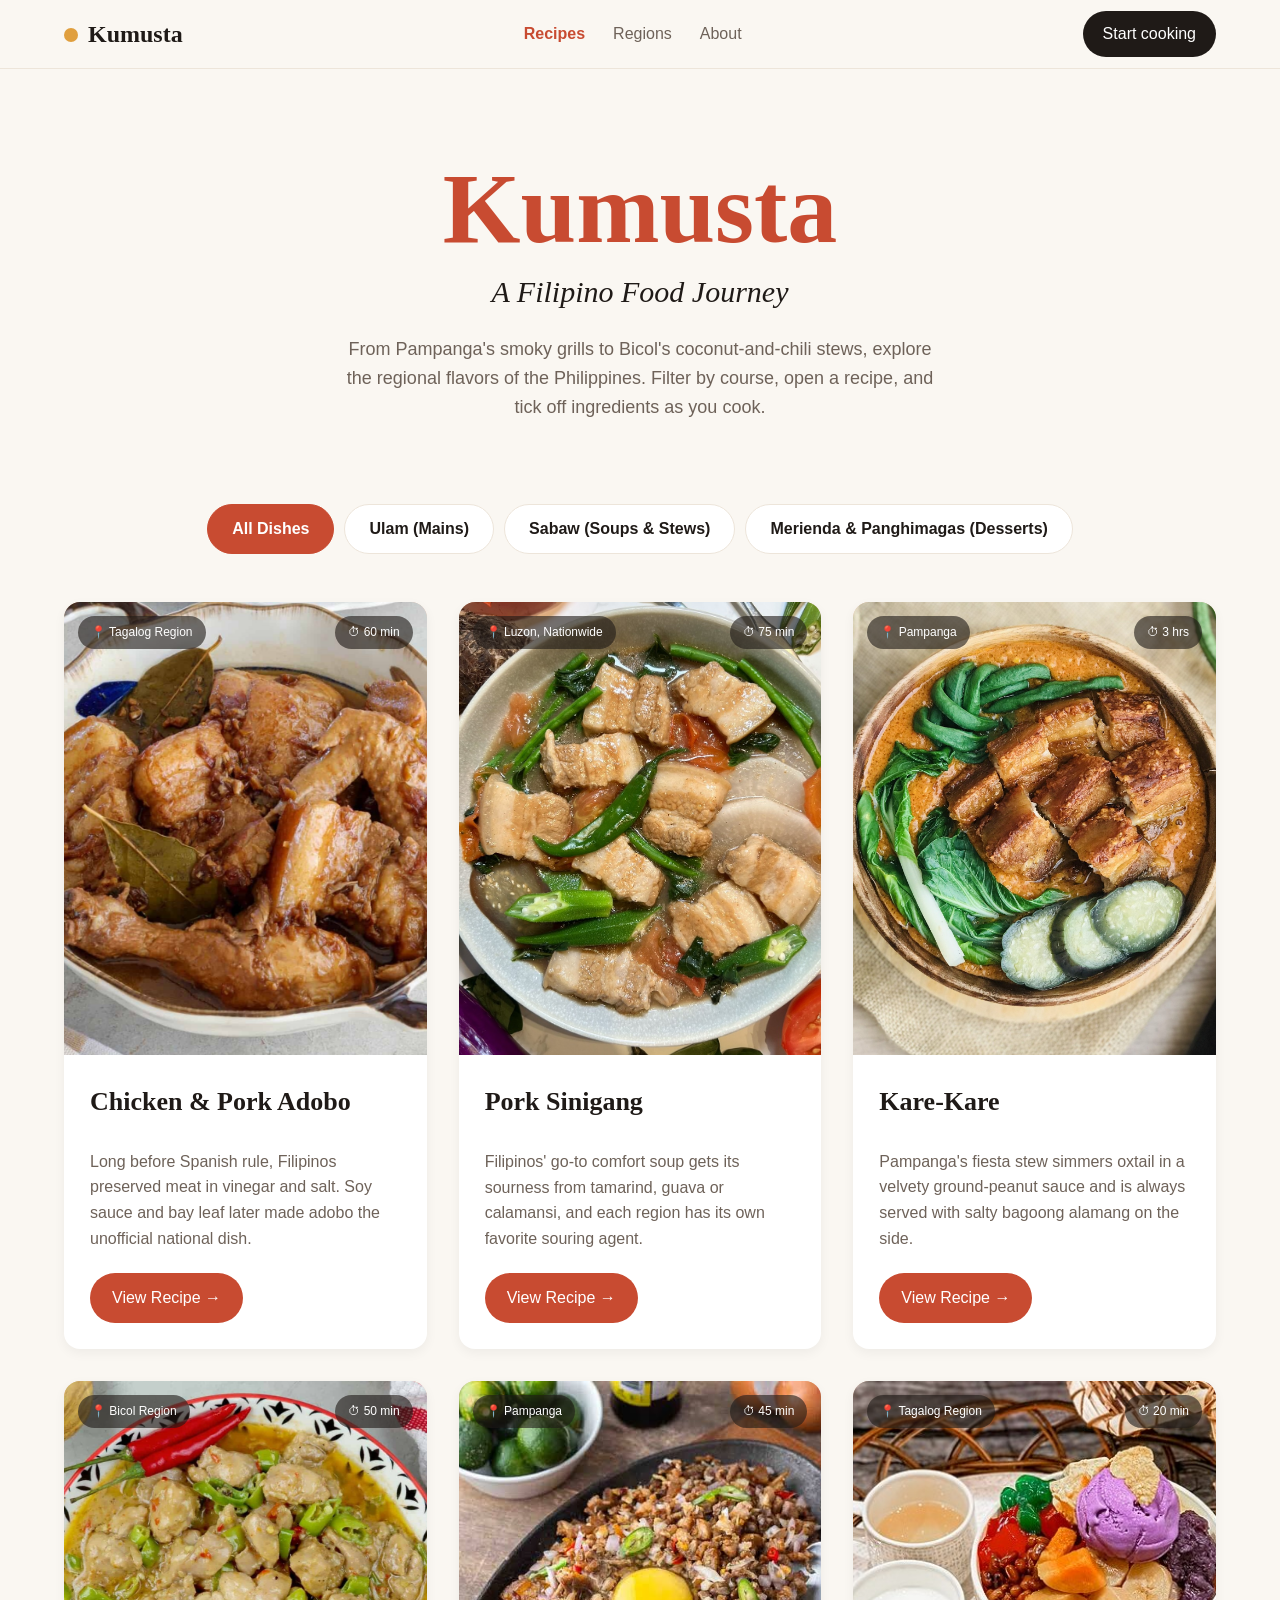
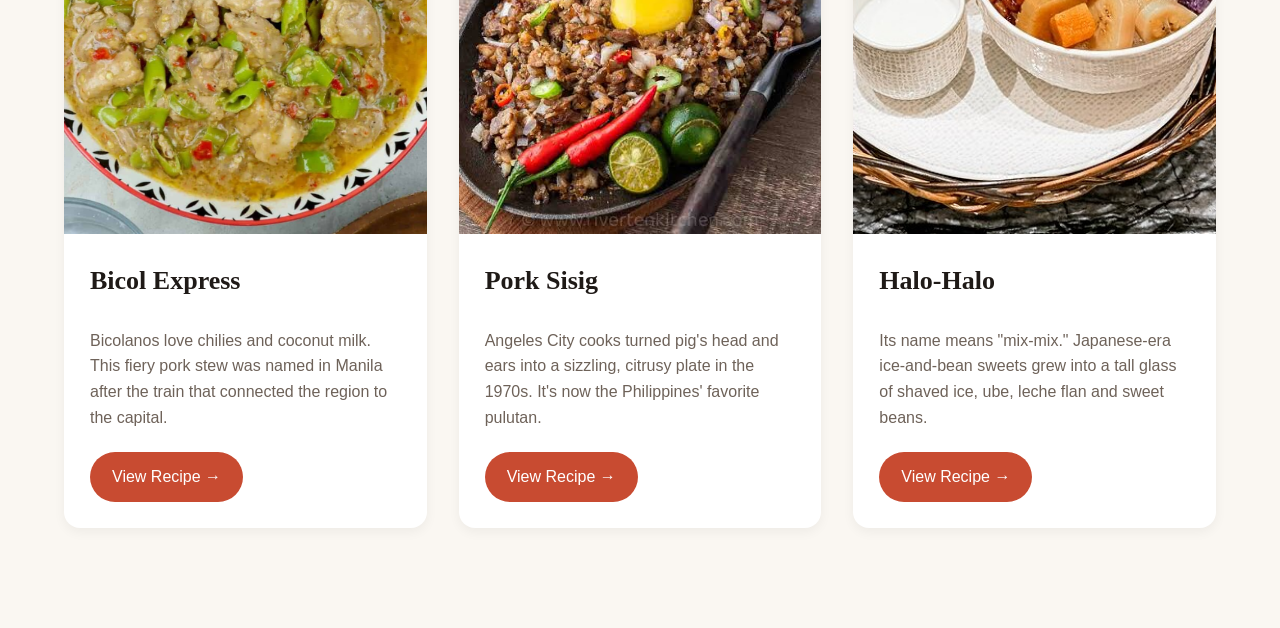
==== cooking-inamo/index.html @ 9ab0c8bd "Add files via upload" ====
<!DOCTYPE html>
<html lang="en">
<head>
<meta charset="utf-8">
<meta name="viewport" content="width=device-width, initial-scale=1">
<title>Kumusta: A Filipino Food Journey</title>
<link rel="preconnect" href="https://fonts.googleapis.com">
<link rel="preconnect" href="https://fonts.gstatic.com" crossorigin>
<link href="https://fonts.googleapis.com/css2?family=Fraunces:ital,opsz,wght@0,9..144,400;0,9..144,600;0,9..144,700;0,9..144,800;1,9..144,400&family=Plus+Jakarta+Sans:wght@400;500;600;700&display=swap" rel="stylesheet">
<link rel="stylesheet" href="styles.css">
</head>
<body id="top">

<header class="nav">
  <div class="wrap">
    <a class="brand" href="index.html"><i></i>Kumusta</a>
    <ul>
      <li><a href="index.html#library" aria-current="page">Recipes</a></li>
      <li><a href="regions.html">Regions</a></li>
      <li><a href="about.html">About</a></li>
    </ul>
    <a class="pill" href="index.html#library">Start cooking</a>
  </div>
</header>

<section class="hero">
  <div class="wrap">
    <h1>Kumusta<span>A Filipino Food Journey</span></h1>
    <p>From Pampanga's smoky grills to Bicol's coconut-and-chili stews, explore the regional flavors of the Philippines. Filter by course, open a recipe, and tick off ingredients as you cook.</p>
  </div>
</section>

<main id="library" class="wrap">
  <input class="visually-hidden" type="radio" name="course" id="f-all" checked>
  <input class="visually-hidden" type="radio" name="course" id="f-ulam">
  <input class="visually-hidden" type="radio" name="course" id="f-sabaw">
  <input class="visually-hidden" type="radio" name="course" id="f-merienda">

  <nav class="filters" aria-label="Filter recipes by category">
    <label for="f-all">All Dishes</label>
    <label for="f-ulam">Ulam (Mains)</label>
    <label for="f-sabaw">Sabaw (Soups &amp; Stews)</label>
    <label for="f-merienda">Merienda &amp; Panghimagas (Desserts)</label>
  </nav>

  <section class="grid">

<article class="card" data-cat="ulam">
    <a href="#adobo" class="card-link">
        <div class="thumb">
            <img src="assets/adobo.jpg" alt="Chicken and pork adobo over rice">
            <div class="badges">
                <span class="glass">📍 Tagalog Region</span>
                <span class="glass">⏱ 60 min</span>
            </div>
        </div>

        <div class="body">
            <h2>Chicken &amp; Pork Adobo</h2>
            <p>Long before Spanish rule, Filipinos preserved meat in vinegar and salt. Soy sauce and bay leaf later made adobo the unofficial national dish.</p>
            <span class="btn">View Recipe →</span>
        </div>
    </a>
</article>

<article class="card" data-cat="sabaw">
    <a href="#sinigang" class="card-link">
        <div class="thumb">
            <img src="assets/sinigang.jpg" alt="Steaming bowl of sour pork soup" loading="lazy">
            <div class="badges">
                <span class="glass">📍 Luzon, Nationwide</span>
                <span class="glass">⏱ 75 min</span>
            </div>
        </div>
        <div class="body">
            <h2>Pork Sinigang</h2>
            <p>Filipinos' go-to comfort soup gets its sourness from tamarind, guava or calamansi, and each region has its own favorite souring agent.</p>
            <span class="btn">View Recipe →</span>
        </div>
    </a>
</article>

<article class="card" data-cat="sabaw">
    <a href="#karekare" class="card-link">
        <div class="thumb">
            <img src="assets/kare-kare.jpg" alt="Rich peanut stew with vegetables" loading="lazy">
            <div class="badges">
                <span class="glass">📍 Pampanga</span>
                <span class="glass">⏱ 3 hrs</span>
            </div>
        </div>
        <div class="body">
            <h2>Kare-Kare</h2>
            <p>Pampanga's fiesta stew simmers oxtail in a velvety ground-peanut sauce and is always served with salty bagoong alamang on the side.</p>
            <span class="btn">View Recipe →</span>
        </div>
    </a>
</article>

<article class="card" data-cat="ulam">
    <a href="#bicol" class="card-link">
        <div class="thumb">
            <img src="assets/bicol-express.jpg" alt="Coconut milk pork stew with chilies" loading="lazy">
            <div class="badges">
                <span class="glass">📍 Bicol Region</span>
                <span class="glass">⏱ 50 min</span>
            </div>
        </div>
        <div class="body">
            <h2>Bicol Express</h2>
            <p>Bicolanos love chilies and coconut milk. This fiery pork stew was named in Manila after the train that connected the region to the capital.</p>
            <span class="btn">View Recipe →</span>
        </div>
    </a>
</article>

<article class="card" data-cat="ulam">
    <a href="#sisig" class="card-link">
        <div class="thumb">
            <img src="assets/pork-sisig.jpg" alt="Sizzling grilled pork sisig" loading="lazy">
            <div class="badges">
                <span class="glass">📍 Pampanga</span>
                <span class="glass">⏱ 45 min</span>
            </div>
        </div>
        <div class="body">
            <h2>Pork Sisig</h2>
            <p>Angeles City cooks turned pig's head and ears into a sizzling, citrusy plate in the 1970s. It's now the Philippines' favorite pulutan.</p>
            <span class="btn">View Recipe →</span>
        </div>
    </a>
</article>

<article class="card" data-cat="merienda">
    <a href="#halohalo" class="card-link">
        <div class="thumb">
            <img src="assets/Halo-Halo.jpg" alt="Colorful layered shaved-ice dessert" loading="lazy">
            <div class="badges">
                <span class="glass">📍 Tagalog Region</span>
                <span class="glass">⏱ 20 min</span>
            </div>
        </div>
        <div class="body">
            <h2>Halo-Halo</h2>
            <p>Its name means "mix-mix." Japanese-era ice-and-bean sweets grew into a tall glass of shaved ice, ube, leche flan and sweet beans.</p>
            <span class="btn">View Recipe →</span>
        </div>
    </a>
</article>
  </section>
</main>

<div class="modal" id="adobo" role="dialog" aria-label="Chicken and Pork Adobo recipe">
  <a class="backdrop" href="#library" aria-label="Close recipe"></a>
  <div class="sheet">
    <a class="close" href="#library" aria-label="Close recipe">✕</a>
    <div class="banner">
      <img src="assets/adobo.jpg" alt="Chicken and pork adobo">
      <span class="region">📍 Tagalog Region</span>
      <h2>Chicken &amp; Pork Adobo</h2>
    </div>
    <div class="intro">
      <p>Spanish colonizers gave this dish its name, but the technique is older: Indigenous Filipinos stewed meat in vinegar and salt to keep it fresh in the tropical heat. Every family guards its own version, from the soy-heavy to the dry and garlicky.</p>
      <div class="tags"><span>Savory</span><span>Tangy</span><span>Garlicky</span></div>
    </div>
    <div class="meta"><div><b>15 min</b><span>Prep time</span></div><div><b>45 min</b><span>Cook time</span></div><div><b>Easy</b><span>Difficulty</span></div><div><b>6 people</b><span>Servings</span></div></div>
    <div class="cols">
      <div>
        <h3>Ingredients <small>tick as you go</small></h3>
        <ul class="ing">
          <li><label><input type="checkbox"><span class="box"></span><span class="txt">500 g chicken thighs</span></label></li>
          <li><label><input type="checkbox"><span class="box"></span><span class="txt">500 g pork belly, cubed</span></label></li>
          <li><label><input type="checkbox"><span class="box"></span><span class="txt">½ cup soy sauce</span></label></li>
          <li><label><input type="checkbox"><span class="box"></span><span class="txt">½ cup cane or coconut vinegar</span></label></li>
          <li><label><input type="checkbox"><span class="box"></span><span class="txt">1 head garlic, crushed</span></label></li>
          <li><label><input type="checkbox"><span class="box"></span><span class="txt">3 bay leaves and 1 tsp whole peppercorns</span></label></li>
          <li><label><input type="checkbox"><span class="box"></span><span class="txt">1 cup water, 1 tbsp brown sugar (optional)</span></label></li>
        </ul>
      </div>
      <div>
        <h3>Method</h3>
        <ol class="steps">
          <li><strong>Marinate</strong><span>Combine meat, soy sauce and garlic. Rest for at least 30 minutes.</span></li>
          <li><strong>Sear</strong><span>Brown the pork first, then the chicken, in a heavy pot. Return all meat to the pot with the marinade.</span></li>
          <li><strong>Simmer</strong><span>Add vinegar (do not stir for 2 minutes), then water, bay leaves and peppercorns. Cover and simmer 35–40 minutes.</span></li>
          <li><strong>Reduce</strong><span>Uncover and cook until the sauce is glossy and thick. Serve over steamed rice.</span></li>
        </ol>
      </div>
    </div>
  </div>
</div>

<div class="modal" id="sinigang" role="dialog" aria-label="Pork Sinigang na Baboy recipe">
  <a class="backdrop" href="#library" aria-label="Close recipe"></a>
  <div class="sheet">
    <a class="close" href="#library" aria-label="Close recipe">✕</a>
    <div class="banner">
      <img src="assets/sinigang.jpg" alt="Pork sinigang na baboy soup">
      <span class="region">📍 Luzon Region</span>
      <h2>Pork Sinigang</h2>
    </div>
    <div class="intro">
      <p>A quintessential Filipino comfort food defined by its distinct sour broth, typically powered by fresh tamarind. Loaded with tender pork belly and crisp local vegetables, it is the ultimate remedy for rainy days.</p>
      <div class="tags"><span>Sour</span><span>Comfort Food</span><span>Soup</span></div>
    </div>
    <div class="meta">
      <div><b>15 min</b><span>Prep time</span></div>
      <div><b>60 min</b><span>Cook time</span></div>
      <div><b>Easy</b><span>Difficulty</span></div>
      <div><b>4 people</b><span>Servings</span></div>
    </div>
    <div class="cols">
      <div>
        <h3>Ingredients <small>tick as you go</small></h3>
        <ul class="ing">
          <li><label><input type="checkbox"><span class="box"></span><span class="txt">800g pork belly or ribs, cut into chunks</span></label></li>
          <li><label><input type="checkbox"><span class="box"></span><span class="txt">1 packet sinigang mix (or 500g fresh tamarind boiled &amp; mashed)</span></label></li>
          <li><label><input type="checkbox"><span class="box"></span><span class="txt">2 medium tomatoes, quartered</span></label></li>
          <li><label><input type="checkbox"><span class="box"></span><span class="txt">1 medium onion, chopped</span></label></li>
          <li><label><input type="checkbox"><span class="box"></span><span class="txt">1 daikon radish (labanos), sliced</span></label></li>
          <li><label><input type="checkbox"><span class="box"></span><span class="txt">1 bundle string beans (sitaw) &amp; eggplant</span></label></li>
          <li><label><input type="checkbox"><span class="box"></span><span class="txt">1 bundle water spinach (kangkong)</span></label></li>
        </ul>
      </div>
      <div>
        <h3>Method</h3>
        <ol class="steps">
          <li><strong>Boil Pork</strong><span>In a pot with water, tomatoes, and onions, bring pork to a boil and simmer until tender (about 40 minutes).</span></li>
          <li><strong>Sour Base</strong><span>Add the tamarind mix or fresh tamarind extract into the broth and stir well.</span></li>
          <li><strong>Add Veggies</strong><span>Drop in radishes, string beans, and eggplant. Cook for 5 minutes until tender-crisp.</span></li>
          <li><strong>Finish</strong><span>Stir in kangkong leaves and green finger chilies. Season with patis (fish sauce) to taste, then serve hot with rice.</span></li>
        </ol>
      </div>
    </div>
  </div>
</div>

<div class="modal" id="karekare" role="dialog" aria-label="Kare-Kare recipe">
  <a class="backdrop" href="#library" aria-label="Close recipe"></a>
  <div class="sheet">
    <a class="close" href="#library" aria-label="Close recipe">✕</a>
    <div class="banner">
      <img src="assets/kare-kare.jpg" alt="Kare-Kare">
      <span class="region">📍 Pampanga</span>
      <h2>Kare-Kare</h2>
    </div>
    <div class="intro">
      <p>Pampanga is the Philippines' culinary capital, and kare-kare is its showpiece for fiestas. The sauce is thickened with toasted rice and ground peanuts, tinted with annatto, and balanced by a spoonful of salty-funky bagoong.</p>
      <div class="tags"><span>Creamy</span><span>Nutty</span><span>Savory</span></div>
    </div>
    <div class="meta"><div><b>30 min</b><span>Prep time</span></div><div><b>2.5 hrs</b><span>Cook time</span></div><div><b>Medium</b><span>Difficulty</span></div><div><b>6 people</b><span>Servings</span></div></div>
    <div class="cols">
      <div>
        <h3>Ingredients <small>tick as you go</small></h3>
        <ul class="ing">
          <li><label><input type="checkbox"><span class="box"></span><span class="txt">1 kg oxtail, cut in pieces</span></label></li>
          <li><label><input type="checkbox"><span class="box"></span><span class="txt">¾ cup ground roasted peanuts or peanut butter</span></label></li>
          <li><label><input type="checkbox"><span class="box"></span><span class="txt">¼ cup toasted ground rice</span></label></li>
          <li><label><input type="checkbox"><span class="box"></span><span class="txt">2 tbsp annatto (atsuete) water</span></label></li>
          <li><label><input type="checkbox"><span class="box"></span><span class="txt">1 eggplant, 1 bunch bok choy, 150 g sitaw (long beans)</span></label></li>
          <li><label><input type="checkbox"><span class="box"></span><span class="txt">1 onion and 4 garlic cloves</span></label></li>
          <li><label><input type="checkbox"><span class="box"></span><span class="txt">Bagoong alamang (shrimp paste), to serve</span></label></li>
        </ul>
      </div>
      <div>
        <h3>Method</h3>
        <ol class="steps">
          <li><strong>Tenderize the oxtail</strong><span>Boil in 2 liters of water for 2 hours (or pressure cook 45 minutes) until fork-tender.</span></li>
          <li><strong>Build the sauce</strong><span>Sauté garlic and onion. Add annatto water, peanuts and toasted rice, then ladle in 3 cups of oxtail broth.</span></li>
          <li><strong>Combine</strong><span>Return oxtail to the pot and simmer 20 minutes until thick and glossy. Season with salt.</span></li>
          <li><strong>Add vegetables</strong><span>Blanch or briefly simmer the vegetables. Serve with rice and bagoong on the side.</span></li>
        </ol>
      </div>
    </div>
  </div>
</div>

<div class="modal" id="bicol" role="dialog" aria-label="Bicol Express recipe">
  <a class="backdrop" href="#library" aria-label="Close recipe"></a>
  <div class="sheet">
    <a class="close" href="#library" aria-label="Close recipe">✕</a>
    <div class="banner">
      <img src="assets/bicol-express.jpg" alt="Bicol Express">
      <span class="region">📍 Bicol Region</span>
      <h2>Bicol Express</h2>
    </div>
    <div class="intro">
      <p>Bicol's cuisine is built on gata (coconut milk) and fiery siling labuyo. The dish as we know it was popularized in Manila in the 1970s and named after the Bicol Express train. Real Bicolanos like it hot enough to make you sweat.</p>
      <div class="tags"><span>Spicy</span><span>Creamy</span><span>Rich</span></div>
    </div>
    <div class="meta"><div><b>15 min</b><span>Prep time</span></div><div><b>35 min</b><span>Cook time</span></div><div><b>Easy</b><span>Difficulty</span></div><div><b>4 people</b><span>Servings</span></div></div>
    <div class="cols">
      <div>
        <h3>Ingredients <small>tick as you go</small></h3>
        <ul class="ing">
          <li><label><input type="checkbox"><span class="box"></span><span class="txt">600 g pork belly, thinly sliced</span></label></li>
          <li><label><input type="checkbox"><span class="box"></span><span class="txt">2 cups coconut milk (gata)</span></label></li>
          <li><label><input type="checkbox"><span class="box"></span><span class="txt">1 tbsp bagoong alamang</span></label></li>
          <li><label><input type="checkbox"><span class="box"></span><span class="txt">1 onion, 4 garlic cloves, 1-inch ginger</span></label></li>
          <li><label><input type="checkbox"><span class="box"></span><span class="txt">6–10 siling labuyo (bird's-eye chilies), sliced</span></label></li>
          <li><label><input type="checkbox"><span class="box"></span><span class="txt">3 long green chilies (siling haba)</span></label></li>
          <li><label><input type="checkbox"><span class="box"></span><span class="txt">Salt, pepper and a splash of vinegar</span></label></li>
        </ul>
      </div>
      <div>
        <h3>Method</h3>
        <ol class="steps">
          <li><strong>Render the pork</strong><span>Cook pork belly in a dry pan until the fat renders and edges brown.</span></li>
          <li><strong>Sauté aromatics</strong><span>Add garlic, onion, ginger and bagoong. Stir 2 minutes until fragrant.</span></li>
          <li><strong>Simmer in gata</strong><span>Pour in coconut milk and bird's-eye chilies. Simmer gently 20–25 minutes until the oil separates.</span></li>
          <li><strong>Finish</strong><span>Add long chilies and cook 5 more minutes. Serve with plenty of steamed rice.</span></li>
        </ol>
      </div>
    </div>
  </div>
</div>

<div class="modal" id="sisig" role="dialog" aria-label="Pork Sisig recipe">
  <a class="backdrop" href="#library" aria-label="Close recipe"></a>
  <div class="sheet">
    <a class="close" href="#library" aria-label="Close recipe">✕</a>
    <div class="banner">
      <img src="assets/pork-sisig.jpg" alt="Pork sisig">
      <span class="region">📍 Pampanga</span>
      <h2>Pork Sisig</h2>
    </div>
    <div class="intro">
      <p>"Sisig" first meant a sour salad of unripe fruit. In the 1970s, Lucing Cunanan of Angeles City chopped and grilled leftover pig's head and ears into a sizzling plate. Today it arrives on a hot platter, topped with a raw egg, to go with cold beer.</p>
      <div class="tags"><span>Savory</span><span>Tangy</span><span>Crispy</span><span>Spicy</span></div>
    </div>
    <div class="meta"><div><b>20 min</b><span>Prep time</span></div><div><b>25 min</b><span>Cook time</span></div><div><b>Medium</b><span>Difficulty</span></div><div><b>4 people</b><span>Servings</span></div></div>
    <div class="cols">
      <div>
        <h3>Ingredients <small>tick as you go</small></h3>
        <ul class="ing">
          <li><label><input type="checkbox"><span class="box"></span><span class="txt">600 g pork belly or pork shoulder</span></label></li>
          <li><label><input type="checkbox"><span class="box"></span><span class="txt">1 red onion, finely chopped</span></label></li>
          <li><label><input type="checkbox"><span class="box"></span><span class="txt">3 tbsp calamansi juice (or lemon)</span></label></li>
          <li><label><input type="checkbox"><span class="box"></span><span class="txt">2 tbsp soy sauce and 1 tbsp mayonnaise</span></label></li>
          <li><label><input type="checkbox"><span class="box"></span><span class="txt">3 siling labuyo, minced</span></label></li>
          <li><label><input type="checkbox"><span class="box"></span><span class="txt">2 tbsp chicken liver spread (optional)</span></label></li>
          <li><label><input type="checkbox"><span class="box"></span><span class="txt">4 eggs, to top the sizzling plates</span></label></li>
        </ul>
      </div>
      <div>
        <h3>Method</h3>
        <ol class="steps">
          <li><strong>Boil the pork</strong><span>Simmer pork with salt and peppercorns for 40 minutes until tender, then drain.</span></li>
          <li><strong>Grill or fry</strong><span>Sear or grill the pork until deeply charred and crisp at the edges.</span></li>
          <li><strong>Chop and mix</strong><span>Chop finely and toss with onion, chilies, soy sauce, calamansi, mayonnaise and liver spread.</span></li>
          <li><strong>Sizzle</strong><span>Heat a cast-iron plate until smoking. Tip sisig on top and crack an egg over it. Serve at once.</span></li>
        </ol>
      </div>
    </div>
  </div>
</div>

<div class="modal" id="halohalo" role="dialog" aria-label="Halo-Halo recipe">
  <a class="backdrop" href="#library" aria-label="Close recipe"></a>
  <div class="sheet">
    <a class="close" href="#library" aria-label="Close recipe">✕</a>
    <div class="banner">
      <img src="assets/Halo-Halo.jpg" alt="Halo-halo">
      <span class="region">📍 Tagalog Region</span>
      <h2>Halo-Halo</h2>
    </div>
    <div class="intro">
      <p>Japanese immigrants sold iced sweet beans in pre-war Manila. Filipinos added ube, leche flan, jackfruit and evaporated milk, and halo-halo ("mix-mix") was born. Stir everything together before your first bite.</p>
      <div class="tags"><span>Sweet</span><span>Creamy</span><span>Icy</span></div>
    </div>
    <div class="meta"><div><b>20 min</b><span>Prep time</span></div><div><b>0 min</b><span>Cook time</span></div><div><b>Easy</b><span>Difficulty</span></div><div><b>2 glasses</b><span>Servings</span></div></div>
    <div class="cols">
      <div>
        <h3>Ingredients <small>tick as you go</small></h3>
        <ul class="ing">
          <li><label><input type="checkbox"><span class="box"></span><span class="txt">3 cups finely shaved ice</span></label></li>
          <li><label><input type="checkbox"><span class="box"></span><span class="txt">½ cup evaporated milk</span></label></li>
          <li><label><input type="checkbox"><span class="box"></span><span class="txt">¼ cup sweetened red beans and saging na saba (sweet banana)</span></label></li>
          <li><label><input type="checkbox"><span class="box"></span><span class="txt">2 tbsp nata de coco and kaong (sugar palm fruit)</span></label></li>
          <li><label><input type="checkbox"><span class="box"></span><span class="txt">2 tbsp macapuno (sweet coconut strings)</span></label></li>
          <li><label><input type="checkbox"><span class="box"></span><span class="txt">4 slices leche flan</span></label></li>
          <li><label><input type="checkbox"><span class="box"></span><span class="txt">2 scoops ube ice cream and pinipig (toasted rice flakes)</span></label></li>
        </ul>
      </div>
      <div>
        <h3>Method</h3>
        <ol class="steps">
          <li><strong>Layer the sweets</strong><span>Divide beans, banana, nata, kaong and macapuno between two tall glasses.</span></li>
          <li><strong>Add the ice</strong><span>Pile shaved ice high, almost to the rim.</span></li>
          <li><strong>Pour the milk</strong><span>Drizzle evaporated milk slowly so it seeps through the ice.</span></li>
          <li><strong>Crown and serve</strong><span>Top with leche flan, ube ice cream and pinipig. Mix well, then eat right away.</span></li>
        </ol>
      </div>
    </div>
  </div>
</div>

<div class="modal" id="inasal" role="dialog" aria-label="Chicken Inasal recipe">
  <a class="backdrop" href="#library" aria-label="Close recipe"></a>
  <div class="sheet">
    <a class="close" href="#library" aria-label="Close recipe">✕</a>
    <div class="banner">
      <img src="assets/inasal.jpg" alt="Chicken Inasal">
      <span class="region">📍 Negros, Visayas</span>
      <h2>Chicken Inasal</h2>
    </div>
    <div class="intro">
      <p>Bacolod's famous grilled chicken. Lemongrass, calamansi and ginger flavor the meat, and a basting oil tinted with annatto gives it its golden color. It's eaten with rice and a vinegar dipping sauce.</p>
      <div class="tags"><span>Smoky</span><span>Tangy</span><span>Savory</span></div>
    </div>
    <div class="meta"><div><b>2 hrs</b><span>Prep time</span></div><div><b>30 min</b><span>Cook time</span></div><div><b>Easy</b><span>Difficulty</span></div><div><b>4 people</b><span>Servings</span></div></div>
    <div class="cols">
      <div>
        <h3>Ingredients <small>tick as you go</small></h3>
        <ul class="ing">
          <li><label><input type="checkbox"><span class="box"></span><span class="txt">1 kg chicken legs or thighs</span></label></li>
          <li><label><input type="checkbox"><span class="box"></span><span class="txt">3 stalks lemongrass, bruised</span></label></li>
          <li><label><input type="checkbox"><span class="box"></span><span class="txt">½ cup calamansi juice and ¼ cup vinegar</span></label></li>
          <li><label><input type="checkbox"><span class="box"></span><span class="txt">1 head garlic and 2-inch ginger, crushed</span></label></li>
          <li><label><input type="checkbox"><span class="box"></span><span class="txt">1 tbsp salt and 1 tsp black pepper</span></label></li>
          <li><label><input type="checkbox"><span class="box"></span><span class="txt">3 tbsp oil mixed with 1 tbsp annatto (atsuete)</span></label></li>
          <li><label><input type="checkbox"><span class="box"></span><span class="txt">Steamed rice and spiced vinegar to serve</span></label></li>
        </ul>
      </div>
      <div>
        <h3>Method</h3>
        <ol class="steps">
          <li><strong>Marinate</strong><span>Combine chicken with lemongrass, calamansi, vinegar, garlic, ginger, salt and pepper. Refrigerate at least 2 hours.</span></li>
          <li><strong>Make the basting oil</strong><span>Warm the oil with annatto until it turns orange, then strain.</span></li>
          <li><strong>Grill</strong><span>Cook over medium coals for 25–30 minutes, turning often and brushing with basting oil.</span></li>
          <li><strong>Serve</strong><span>Rest 5 minutes. Serve with rice and spiced vinegar for dipping.</span></li>
        </ol>
      </div>
    </div>
  </div>
</div>

<div class="modal" id="batchoy" role="dialog" aria-label="La Paz Batchoy recipe">
  <a class="backdrop" href="#library" aria-label="Close recipe"></a>
  <div class="sheet">
    <a class="close" href="#library" aria-label="Close recipe">✕</a>
    <div class="banner">
      <img src="assets/batchoy.jpg" alt="La Paz Batchoy">
      <span class="region">📍 Iloilo, Visayas</span>
      <h2>La Paz Batchoy</h2>
    </div>
    <div class="intro">
      <p>Named after the La Paz district of Iloilo City, this noodle soup combines a pork-bone broth with shrimp paste, miki noodles and crunchy toppings. It is the city's signature comfort food.</p>
      <div class="tags"><span>Savory</span><span>Rich</span><span>Crunchy</span></div>
    </div>
    <div class="meta"><div><b>15 min</b><span>Prep time</span></div><div><b>45 min</b><span>Cook time</span></div><div><b>Medium</b><span>Difficulty</span></div><div><b>4 people</b><span>Servings</span></div></div>
    <div class="cols">
      <div>
        <h3>Ingredients <small>tick as you go</small></h3>
        <ul class="ing">
          <li><label><input type="checkbox"><span class="box"></span><span class="txt">500 g pork bones</span></label></li>
          <li><label><input type="checkbox"><span class="box"></span><span class="txt">300 g pork loin and 150 g pork liver, sliced thin</span></label></li>
          <li><label><input type="checkbox"><span class="box"></span><span class="txt">2 tbsp shrimp paste (bagoong or guinamos)</span></label></li>
          <li><label><input type="checkbox"><span class="box"></span><span class="txt">1 onion, 4 garlic cloves and 1 tsp black pepper</span></label></li>
          <li><label><input type="checkbox"><span class="box"></span><span class="txt">300 g fresh miki (egg noodles)</span></label></li>
          <li><label><input type="checkbox"><span class="box"></span><span class="txt">½ cup crushed chicharron</span></label></li>
          <li><label><input type="checkbox"><span class="box"></span><span class="txt">Fried garlic, spring onion and 1 raw egg per bowl (optional)</span></label></li>
        </ul>
      </div>
      <div>
        <h3>Method</h3>
        <ol class="steps">
          <li><strong>Make the broth</strong><span>Simmer pork bones and onion in 2 liters of water for 30 minutes. Skim off scum.</span></li>
          <li><strong>Season</strong><span>Stir in shrimp paste, garlic and pepper. Add pork loin and simmer 10 minutes, then add liver for the last 3.</span></li>
          <li><strong>Cook the noodles</strong><span>Boil miki 2 minutes in a separate pot, then drain.</span></li>
          <li><strong>Assemble</strong><span>Place noodles in bowls, ladle in broth and meat, then top with chicharron, fried garlic and spring onion.</span></li>
        </ol>
      </div>
    </div>
  </div>
</div>

<div class="modal" id="binignit" role="dialog" aria-label="Binignit recipe">
  <a class="backdrop" href="#library" aria-label="Close recipe"></a>
  <div class="sheet">
    <a class="close" href="#library" aria-label="Close recipe">✕</a>
    <div class="banner">
      <img src="assets/binignit.jpg" alt="Binignit">
      <span class="region">📍 Visayas</span>
      <h2>Binignit</h2>
    </div>
    <div class="intro">
      <p>A sweet stew of root crops, banana and sago pearls in coconut milk. In many Visayan homes it's served warm during Holy Week, when meat is avoided.</p>
      <div class="tags"><span>Sweet</span><span>Creamy</span><span>Comforting</span></div>
    </div>
    <div class="meta"><div><b>20 min</b><span>Prep time</span></div><div><b>40 min</b><span>Cook time</span></div><div><b>Easy</b><span>Difficulty</span></div><div><b>6 people</b><span>Servings</span></div></div>
    <div class="cols">
      <div>
        <h3>Ingredients <small>tick as you go</small></h3>
        <ul class="ing">
          <li><label><input type="checkbox"><span class="box"></span><span class="txt">2 cups coconut milk and 3 cups water</span></label></li>
          <li><label><input type="checkbox"><span class="box"></span><span class="txt">1 cup taro (gabi), cubed</span></label></li>
          <li><label><input type="checkbox"><span class="box"></span><span class="txt">1 cup sweet potato (kamote), cubed</span></label></li>
          <li><label><input type="checkbox"><span class="box"></span><span class="txt">3 saging na saba (cooking bananas), sliced</span></label></li>
          <li><label><input type="checkbox"><span class="box"></span><span class="txt">½ cup sago pearls</span></label></li>
          <li><label><input type="checkbox"><span class="box"></span><span class="txt">½ cup jackfruit (langka), sliced</span></label></li>
          <li><label><input type="checkbox"><span class="box"></span><span class="txt">½ cup glutinous rice balls and ¾ cup sugar</span></label></li>
        </ul>
      </div>
      <div>
        <h3>Method</h3>
        <ol class="steps">
          <li><strong>Start the base</strong><span>Bring water and half the coconut milk to a gentle simmer. Add taro and cook 10 minutes.</span></li>
          <li><strong>Add root crops</strong><span>Add sweet potato and banana. Cook until all are just tender, about 10 minutes.</span></li>
          <li><strong>Add the soft parts</strong><span>Stir in sago, jackfruit and rice balls. Cook until the sago turns clear and the balls float.</span></li>
          <li><strong>Sweeten</strong><span>Add sugar and the remaining coconut milk. Simmer 5 minutes and serve warm.</span></li>
        </ol>
      </div>
    </div>
  </div>
</div>

<div class="modal" id="panga" role="dialog" aria-label="Grilled Tuna Panga recipe">
  <a class="backdrop" href="#library" aria-label="Close recipe"></a>
  <div class="sheet">
    <a class="close" href="#library" aria-label="Close recipe">✕</a>
    <div class="banner">
      <img src="assets/panga.jpg" alt="Grilled Tuna Panga">
      <span class="region">📍 Davao, Mindanao</span>
      <h2>Grilled Tuna Panga</h2>
    </div>
    <div class="intro">
      <p>Mindanao's tuna ports, especially Davao and General Santos, are famous for panga, the jaw and collar. It is fatty, tender and made for the grill. A bright soy-and-calamansi dip cuts the richness.</p>
      <div class="tags"><span>Smoky</span><span>Savory</span><span>Tangy</span></div>
    </div>
    <div class="meta"><div><b>15 min</b><span>Prep time</span></div><div><b>25 min</b><span>Cook time</span></div><div><b>Easy</b><span>Difficulty</span></div><div><b>3 people</b><span>Servings</span></div></div>
    <div class="cols">
      <div>
        <h3>Ingredients <small>tick as you go</small></h3>
        <ul class="ing">
          <li><label><input type="checkbox"><span class="box"></span><span class="txt">1 kg tuna panga (jaw or collar)</span></label></li>
          <li><label><input type="checkbox"><span class="box"></span><span class="txt">3 tbsp calamansi juice</span></label></li>
          <li><label><input type="checkbox"><span class="box"></span><span class="txt">3 tbsp soy sauce</span></label></li>
          <li><label><input type="checkbox"><span class="box"></span><span class="txt">4 garlic cloves, minced</span></label></li>
          <li><label><input type="checkbox"><span class="box"></span><span class="txt">1-inch ginger, grated</span></label></li>
          <li><label><input type="checkbox"><span class="box"></span><span class="txt">Salt, pepper and oil for brushing</span></label></li>
          <li><label><input type="checkbox"><span class="box"></span><span class="txt">Dip: soy sauce, calamansi, chopped chili and onion</span></label></li>
        </ul>
      </div>
      <div>
        <h3>Method</h3>
        <ol class="steps">
          <li><strong>Season</strong><span>Rub panga with salt, pepper, garlic and ginger. Pour over calamansi juice and soy sauce and marinate 15 minutes.</span></li>
          <li><strong>Heat the grill</strong><span>Get coals medium-hot and brush the grate with oil so the fish doesn't stick.</span></li>
          <li><strong>Grill</strong><span>Cook 10–12 minutes per side, basting with leftover marinade, until opaque and lightly charred.</span></li>
          <li><strong>Serve</strong><span>Mix the dip and serve with hot rice and sliced tomatoes.</span></li>
        </ol>
      </div>
    </div>
  </div>
</div>

<div class="modal" id="satti" role="dialog" aria-label="Satti recipe">
  <a class="backdrop" href="#library" aria-label="Close recipe"></a>
  <div class="sheet">
    <a class="close" href="#library" aria-label="Close recipe">✕</a>
    <div class="banner">
      <img src="assets/satti.jpg" alt="Satti">
      <span class="region">📍 Zamboanga, Mindanao</span>
      <h2>Satti</h2>
    </div>
    <div class="intro">
      <p>Satti is a Zamboanga staple, closely related to the satay of Southeast Asia. Small skewers of marinated meat are grilled and served with a thick, spicy sauce. People often eat it for breakfast with rice cakes.</p>
      <div class="tags"><span>Spicy</span><span>Sweet</span><span>Smoky</span></div>
    </div>
    <div class="meta"><div><b>30 min</b><span>Prep time</span></div><div><b>15 min</b><span>Cook time</span></div><div><b>Medium</b><span>Difficulty</span></div><div><b>4 people</b><span>Servings</span></div></div>
    <div class="cols">
      <div>
        <h3>Ingredients <small>tick as you go</small></h3>
        <ul class="ing">
          <li><label><input type="checkbox"><span class="box"></span><span class="txt">600 g chicken or beef, cut into thin strips</span></label></li>
          <li><label><input type="checkbox"><span class="box"></span><span class="txt">3 tbsp soy sauce and 2 tbsp brown sugar</span></label></li>
          <li><label><input type="checkbox"><span class="box"></span><span class="txt">4 garlic cloves and 1-inch ginger, minced</span></label></li>
          <li><label><input type="checkbox"><span class="box"></span><span class="txt">1 tsp turmeric</span></label></li>
          <li><label><input type="checkbox"><span class="box"></span><span class="txt">Bamboo skewers, soaked in water</span></label></li>
          <li><label><input type="checkbox"><span class="box"></span><span class="txt">Sauce: ½ cup crushed peanuts, 2 tbsp chili, ½ cup water, 1 tbsp sugar</span></label></li>
          <li><label><input type="checkbox"><span class="box"></span><span class="txt">Steamed rice or puso (hanging rice), to serve</span></label></li>
        </ul>
      </div>
      <div>
        <h3>Method</h3>
        <ol class="steps">
          <li><strong>Marinate</strong><span>Mix meat with soy sauce, sugar, garlic, ginger and turmeric. Rest 30 minutes.</span></li>
          <li><strong>Make the sauce</strong><span>Simmer peanuts, chili, water and sugar for 10 minutes until thick.</span></li>
          <li><strong>Skewer and grill</strong><span>Thread meat onto skewers and grill over hot coals 2–3 minutes per side.</span></li>
          <li><strong>Serve</strong><span>Spoon the sauce over the skewers and serve with rice.</span></li>
        </ol>
      </div>
    </div>
  </div>
</div>

<div class="modal" id="piaparan" role="dialog" aria-label="Chicken Piaparan recipe">
  <a class="backdrop" href="#library" aria-label="Close recipe"></a>
  <div class="sheet">
    <a class="close" href="#library" aria-label="Close recipe">✕</a>
    <div class="banner">
      <img src="assets/piaparan.jpg" alt="Chicken Piaparan">
      <span class="region">📍 Lanao, Mindanao</span>
      <h2>Chicken Piaparan</h2>
    </div>
    <div class="intro">
      <p>The Maranao people of Lanao cook chicken in coconut milk and season it with palapa, a ground mix of scallions, ginger, chili and toasted coconut. The result is creamy, warm and deeply aromatic.</p>
      <div class="tags"><span>Creamy</span><span>Spicy</span><span>Aromatic</span></div>
    </div>
    <div class="meta"><div><b>20 min</b><span>Prep time</span></div><div><b>40 min</b><span>Cook time</span></div><div><b>Medium</b><span>Difficulty</span></div><div><b>5 people</b><span>Servings</span></div></div>
    <div class="cols">
      <div>
        <h3>Ingredients <small>tick as you go</small></h3>
        <ul class="ing">
          <li><label><input type="checkbox"><span class="box"></span><span class="txt">1 kg chicken, cut into pieces</span></label></li>
          <li><label><input type="checkbox"><span class="box"></span><span class="txt">2 cups coconut milk</span></label></li>
          <li><label><input type="checkbox"><span class="box"></span><span class="txt">½ cup grated coconut, toasted until golden</span></label></li>
          <li><label><input type="checkbox"><span class="box"></span><span class="txt">1 cup chopped scallions (or spring onion)</span></label></li>
          <li><label><input type="checkbox"><span class="box"></span><span class="txt">2-inch ginger and 3–5 chilies</span></label></li>
          <li><label><input type="checkbox"><span class="box"></span><span class="txt">1 tsp turmeric</span></label></li>
          <li><label><input type="checkbox"><span class="box"></span><span class="txt">Salt and steamed rice</span></label></li>
        </ul>
      </div>
      <div>
        <h3>Method</h3>
        <ol class="steps">
          <li><strong>Make the palapa</strong><span>Pound the scallions, ginger, chilies and toasted coconut together into a rough paste.</span></li>
          <li><strong>Simmer the chicken</strong><span>Cook chicken with turmeric, salt and 1 cup of coconut milk for 20 minutes.</span></li>
          <li><strong>Season</strong><span>Stir in the palapa and the remaining coconut milk. Simmer gently 15 minutes until the sauce thickens.</span></li>
          <li><strong>Serve</strong><span>Taste and adjust the salt. Serve hot with steamed rice.</span></li>
        </ol>
      </div>
    </div>
  </div>
</div>

</body>
</html>
---- cooking-inamo/styles.css ----
/* ==========================================================
   KUMUSTA — SHARED STYLESHEET (used by index.html and regions.html)

   HOW TO READ THIS FILE
   Each section below matches one part of the page.
   Want to change a color? Edit it once in section 1 and
   the whole site updates.

   CONTENTS
   1. Colors & basic setup
   2. Navigation bar
   3. Hero (big title on the home page)
   4. Category filters
   5. Recipe cards
   6. Recipe pop-up (modal)
   7. Recipe pop-up: intro, details, ingredients, steps
   8. Footer
   9. Responsive design (tablets & phones)
   ========================================================== */


/* ==========================================================
   1. COLORS & BASIC SETUP
   ========================================================== */

/* Custom colors. Use them anywhere with var(--name). */
:root {
    --cream:       #FAF7F2;  /* page background */
    --ink:         #1F1A17;  /* main text, dark buttons */
    --gray:        #6E6259;  /* softer text */
    --line:        #EDE5DA;  /* thin borders */
    --red:         #C84B31;  /* main accent color */
    --red-dark:    #9E3622;  /* accent on hover */
    --red-soft:    #F9E7E1;  /* light red background */
    --gold:        #E09F3E;  /* the little dot in the logo */
    --gold-soft:   #FBF0DC;  /* light gold background */
    --gold-text:   #8A5A10;  /* text on light gold */
    --photo-bg:    #F2CDB8;  /* shows while an image is loading */
}

/* Make width/height include padding and borders (easier math) */
* {
    box-sizing: border-box;
}

html {
    scroll-behavior: smooth;
    -webkit-text-size-adjust: 100%;   /* stops phones from resizing text */
}

body {
    margin: 0;
    background-color: var(--cream);
    color: var(--ink);
    font-family: Arial, sans-serif;
    line-height: 1.6;
}

a {
    text-decoration: none;
    color: inherit;
}

img {
    max-width: 100%;
    display: block;
}

/* .wrap keeps the content centered and not too wide */
.wrap {
    width: 90%;
    max-width: 1180px;
    margin: auto;
}


/* ==========================================================
   2. NAVIGATION BAR
   ========================================================== */

/* "sticky" keeps the bar at the top while you scroll */
.nav {
    background-color: var(--cream);
    border-bottom: 1px solid var(--line);
    position: sticky;
    top: 0;
    z-index: 20;
}

/* Logo on the left, links in the middle, button on the right */
.nav .wrap {
    height: 68px;
    display: flex;
    justify-content: space-between;
    align-items: center;
}

.brand {
    font-family: Georgia, serif;
    font-size: 24px;
    font-weight: bold;
}

/* The gold dot before the logo text */
.brand i {
    display: inline-block;
    width: 14px;
    height: 14px;
    background-color: var(--gold);
    border-radius: 50%;
    margin-right: 10px;
}

.nav ul {
    display: flex;
    gap: 28px;
    list-style: none;
    padding: 0;
    margin: 0;
}

.nav ul a {
    color: var(--gray);
}

.nav ul a:hover {
    color: var(--red);
}

/* Highlights the link for the page you are on.
   In the HTML, add aria-current="page" to that link. */
.nav ul a[aria-current="page"] {
    color: var(--red);
    font-weight: bold;
}

/* The dark "Start cooking" button */
.nav .pill {
    background-color: var(--ink);
    color: white;
    padding: 10px 20px;
    border-radius: 30px;
}

.nav .pill:hover {
    background-color: var(--red);
}


/* ==========================================================
   3. HERO (home page title)
   ========================================================== */

.hero {
    text-align: center;
    padding: 90px 0 55px;
}

/* Small label above the title */
.hero small {
    display: inline-block;
    background-color: var(--gold-soft);
    color: var(--gold-text);
    padding: 7px 16px;
    border-radius: 30px;
    margin-bottom: 24px;
}

.hero h1 {
    font-family: Georgia, serif;
    font-size: 100px;
    line-height: 1;
    color: var(--red);
    margin: 0;
}

/* The subtitle sits inside the h1, under the main word */
.hero h1 span {
    display: block;
    font-size: 30px;
    font-weight: normal;
    font-style: italic;
    color: var(--ink);
    margin-top: 18px;
}

.hero p {
    max-width: 600px;
    margin: 28px auto;
    color: var(--gray);
    font-size: 18px;
}


/* ==========================================================
   4. CATEGORY FILTERS

   HOW THE FILTER WORKS (no JavaScript!)
   - Each filter is a hidden radio button + a visible <label>.
   - Clicking a label checks its radio button.
   - CSS then looks at which radio is :checked and hides the
     cards that don't match.
   - The "~" symbol means "a sibling that comes later", so the
     radio buttons must come BEFORE .filters and .grid in
     the HTML.
   ========================================================== */

/* Hides the radio buttons but keeps them working */
.visually-hidden {
    position: fixed;         /* fixed = clicking a label never scrolls the page */
    top: 0;
    left: 0;
    width: 1px;
    height: 1px;
    overflow: hidden;
    clip: rect(0, 0, 0, 0);
}

.filters {
    display: flex;
    justify-content: center;
    flex-wrap: wrap;
    gap: 10px;
    margin-bottom: 48px;
}

.filters label {
    background-color: white;
    border: 1px solid var(--line);
    padding: 11px 24px;
    border-radius: 30px;
    cursor: pointer;
    font-weight: bold;
}

.filters label:hover {
    background-color: var(--red-soft);
}

/* Make the selected filter red */
#f-all:checked      ~ .filters [for="f-all"],
#f-ulam:checked     ~ .filters [for="f-ulam"],
#f-sabaw:checked    ~ .filters [for="f-sabaw"],
#f-merienda:checked ~ .filters [for="f-merienda"] {
    background-color: var(--red);
    color: white;
    border-color: var(--red);
}

/* Hide cards that don't match the selected category */
#f-ulam:checked     ~ .grid .card:not([data-cat="ulam"]),
#f-sabaw:checked    ~ .grid .card:not([data-cat="sabaw"]),
#f-merienda:checked ~ .grid .card:not([data-cat="merienda"]) {
    display: none;
}


/* ==========================================================
   5. RECIPE CARDS
   ========================================================== */

/* The grid fits as many 300px+ columns as the screen allows */
.grid {
    display: grid;
    grid-template-columns: repeat(auto-fill, minmax(300px, 1fr));
    gap: 32px;
    padding-bottom: 100px;
    min-height: 70vh;        /* keeps the page tall when a filter shows few cards */
}

.card {
    position: relative;      /* keeps the badges inside the card */
    background-color: white;
    border-radius: 16px;
    overflow: hidden;
    box-shadow: 0 4px 12px rgba(0, 0, 0, 0.05);
    display: flex;
    flex-direction: column;
    transition: transform 0.3s;
}

/* Card lifts up a little when you hover over it */
.card:hover {
    transform: translateY(-5px);
    cursor: pointer;
}

/* On the home page the whole card is one big link */
.card-link {
    display: flex;
    flex-direction: column;
    flex: 1;
}

/* Photo area (4:5 = a tall rectangle) */
.thumb {
    position: relative;
    width: 100%;
    aspect-ratio: 4 / 5;
    overflow: hidden;
    background-color: var(--photo-bg);
}

.thumb img {
    width: 100%;
    height: 100%;
    object-fit: cover;               /* crop instead of stretching */
    object-position: center 30%;
    transition: transform 0.5s;
}

.card:hover .thumb img {
    transform: scale(1.05);          /* slow zoom on hover */
}

/* Little labels on top of the photo (location, time) */
.badges {
    position: absolute;
    top: 14px;
    left: 14px;
    right: 14px;
    display: flex;
    justify-content: space-between;
    z-index: 2;
}

.glass {
    background-color: rgba(31, 26, 23, 0.6);
    color: white;
    padding: 7px 13px;
    border-radius: 30px;
    font-size: 12px;
}

/* Text area under the photo */
.body {
    padding: 26px;
    display: flex;
    flex-direction: column;
    flex: 1;
}

.body h2 {
    font-family: Georgia, serif;
    font-size: 26px;
    margin: 0 0 10px;
}

.body p {
    color: var(--gray);
    margin-bottom: 22px;
}

/* "View Recipe" button. margin-top: auto pushes it to the
   bottom so all buttons line up across cards. */
.btn {
    display: inline-block;
    background-color: var(--red);
    color: white;
    padding: 12px 22px;
    border-radius: 30px;
    margin-top: auto;
    align-self: flex-start;
    transition: background-color 0.3s;
}

.btn:hover {
    background-color: var(--red-dark);
}


/* ==========================================================
   6. RECIPE POP-UP (MODAL)

   HOW IT OPENS (no JavaScript!)
   - A card links to "#adobo".
   - The pop-up has id="adobo".
   - CSS ":target" matches the element the URL points to,
     so the pop-up is shown only while the URL ends in #adobo.
   - The close button links back to "#library".
   ========================================================== */

/* Dark screen covering the whole page. Hidden by default. */
.modal {
    position: fixed;
    top: 0;
    left: 0;
    width: 100%;
    height: 100%;
    background-color: rgba(0, 0, 0, 0.6);
    display: none;
    justify-content: center;
    align-items: center;
    padding: 24px;
    z-index: 100;
}

/* Show it when the URL points to it */
.modal:target {
    display: flex;
}

/* Invisible link behind the sheet: click outside to close */
.backdrop {
    position: absolute;
    width: 100%;
    height: 100%;
    top: 0;
    left: 0;
}

/* The recipe "paper" itself */
.sheet {
    position: relative;
    background-color: var(--cream);
    width: 100%;
    max-width: 1040px;
    max-height: 90vh;
    overflow-y: auto;
    border-radius: 24px;
    z-index: 2;
}

/* Round ✕ button that stays visible while you scroll */
.close {
    position: sticky;
    top: 16px;
    float: right;
    margin: 16px 16px -60px 0;
    z-index: 10;
    background-color: rgba(31, 26, 23, 0.75);
    backdrop-filter: blur(8px);
    -webkit-backdrop-filter: blur(8px);
    color: white;
    width: 42px;
    height: 42px;
    display: grid;
    place-items: center;
    border-radius: 50%;
    font-weight: 600;
    transition: background-color 0.3s;
}

.close:hover {
    background-color: var(--red);
}

/* Big photo at the top of the pop-up */
.banner {
    position: relative;
    width: 100%;
    height: 460px;
    background-color: var(--photo-bg);
    overflow: hidden;
}

.banner img {
    width: 100%;
    height: 100%;
    object-fit: cover;
    object-position: center 45%;
}

/* Dark fade at the bottom so the white title is easy to read */
.banner::after {
    content: "";
    position: absolute;
    inset: 0;
    background: linear-gradient(to top, rgba(31, 26, 23, 0.78) 0%, rgba(31, 26, 23, 0.15) 45%, transparent 100%);
    pointer-events: none;
}

/* Region label in the top-left corner of the photo */
.banner .region {
    position: absolute;
    top: 20px;
    left: 24px;
    z-index: 2;
    background-color: rgba(31, 26, 23, 0.65);
    backdrop-filter: blur(8px);
    -webkit-backdrop-filter: blur(8px);
    color: white;
    padding: 8px 15px;
    border-radius: 30px;
    font-size: 13px;
    font-weight: 600;
}

/* Recipe title on top of the photo, bottom-left */
.banner h2 {
    position: absolute;
    bottom: 28px;
    left: 48px;
    right: 48px;
    z-index: 2;
    margin: 0;
    color: white;
    font-family: Georgia, serif;
    font-size: clamp(28px, 4vw, 44px);   /* grows with the screen, within limits */
    line-height: 1.1;
    text-shadow: 0 2px 12px rgba(0, 0, 0, 0.35);
}


/* ==========================================================
   7. RECIPE POP-UP: INTRO, DETAILS, INGREDIENTS, STEPS
   ========================================================== */

/* Short description + tags */
.intro {
    padding: 28px 48px 8px;
}

.intro p {
    color: var(--gray);
    max-width: 700px;
    margin: 0 0 18px;
}

.intro h2 {
    font-family: Georgia, serif;
    font-size: 40px;
    margin: 0 0 14px;
}

.intro .region {
    display: inline-block;
    background-color: var(--red-soft);
    color: var(--red-dark);
    padding: 7px 13px;
    border-radius: 30px;
    margin-bottom: 14px;
}

.tags {
    display: flex;
    flex-wrap: wrap;
    gap: 8px;
}

.tags span {
    background-color: var(--gold-soft);
    color: #7A4E0B;
    padding: 6px 14px;
    border-radius: 30px;
    font-size: 13px;
}

/* Prep time / cook time / difficulty / servings (4 equal boxes) */
.meta {
    display: grid;
    grid-template-columns: repeat(4, 1fr);
    margin: 28px 48px 0;
    background-color: white;
    border-radius: 16px;
    overflow: hidden;
}

.meta div {
    padding: 18px;
    border-right: 1px solid var(--line);
}

.meta b {
    display: block;
    font-family: Georgia, serif;
    font-size: 22px;
}

.meta span {
    font-size: 13px;
    color: var(--gray);
}

/* Two columns: ingredients (left) and steps (right) */
.cols {
    display: grid;
    grid-template-columns: 1fr 1.4fr;
    gap: 48px;
    padding: 40px 48px;
}

.cols h3 {
    font-family: Georgia, serif;
    font-size: 24px;
    margin-bottom: 18px;
}

/* Ingredient checklist */
.ing {
    list-style: none;
    padding: 0;
    margin: 0;
}

.ing label {
    display: flex;
    gap: 14px;
    padding: 12px 0;
    border-bottom: 1px dashed var(--line);
    cursor: pointer;
}

.ing input {
    cursor: pointer;
}

/* Numbered cooking steps.
   "counter" lets CSS number the <li> items (1, 2, 3...) in
   the circle, so you don't type the numbers in the HTML. */
.steps {
    list-style: none;
    padding: 0;
    margin: 0;
    counter-reset: step;
}

.steps li {
    counter-increment: step;
    position: relative;
    padding: 0 0 26px 58px;
}

.steps li::before {
    content: counter(step);
    position: absolute;
    left: 0;
    width: 38px;
    height: 38px;
    border-radius: 50%;
    background-color: var(--gold-soft);
    color: var(--gold-text);
    display: flex;
    justify-content: center;
    align-items: center;
    font-weight: bold;
}

.steps strong {
    display: block;
    margin-bottom: 3px;
}

.steps span {
    color: var(--gray);
}


/* ==========================================================
   8. FOOTER
   ========================================================== */

footer {
    padding: 40px 0;
    text-align: center;
    color: var(--gray);
    border-top: 1px solid var(--line);
}


/* ==========================================================
   9. RESPONSIVE DESIGN
   "@media" rules only apply when the screen is this small.
   ========================================================== */

/* Tablets and smaller */
@media (max-width: 820px) {

    .nav ul {
        gap: 20px;                   /* keep the links, just tighter */
    }

    .hero {
        padding-top: 60px;
    }

    .hero h1 {
        font-size: 65px;
    }

    .intro {
        padding: 32px 24px;
    }

    .meta {
        margin: 24px;
        grid-template-columns: repeat(2, 1fr);
    }

    .cols {
        grid-template-columns: 1fr;  /* stack ingredients above steps */
        gap: 32px;
        padding: 32px 24px;
    }
}

/* Phones */
@media (max-width: 500px) {

    .hero h1 {
        font-size: 50px;
    }

    .hero h1 span {
        font-size: 22px;
    }

    .grid {
        grid-template-columns: 1fr;  /* one card per row */
    }

    .banner {
        height: 220px;
    }

    .intro h2 {
        font-size: 30px;
    }

    /* NAVIGATION: logo + 3 links fit in one row (pill button hidden) */
    .nav .wrap {
        gap: 12px;
    }

    .brand {
        font-size: 20px;
    }

    .brand i {
        margin-right: 8px;
    }

    .nav ul {
        gap: 16px;
        font-size: 15px;
    }

    .nav .pill {
        display: none;
    }

    /* FILTERS: slightly smaller buttons, still easy to tap */
    .filters label {
        padding: 12px 18px;
        font-size: 15px;
    }

    /* RECIPE POP-UP: tighter spacing so it fits small screens */
    .modal {
        padding: 12px;
    }

    .sheet {
        max-height: 90vh;
        max-height: 90dvh;           /* accounts for the phone's address bar */
        border-radius: 20px;
    }

    .banner .region {
        top: 16px;
        left: 16px;
    }

    .banner h2 {
        left: 20px;
        right: 20px;
        bottom: 20px;
    }

    .intro {
        padding: 24px 20px 8px;
    }

    .meta {
        margin: 20px;
    }

    /* 2x2 grid: no line on the right edge, a line between the rows */
    .meta div:nth-child(even) {
        border-right: none;
    }

    .meta div:nth-child(-n+2) {
        border-bottom: 1px solid var(--line);
    }

    .cols {
        padding: 28px 20px;
    }

    .ing label {
        padding: 14px 0;             /* bigger tap area for the checkboxes */
    }

    .ing input {
        width: 20px;
        height: 20px;
        flex-shrink: 0;
    }

    footer {
        padding: 28px 0;
        font-size: 14px;
    }
}
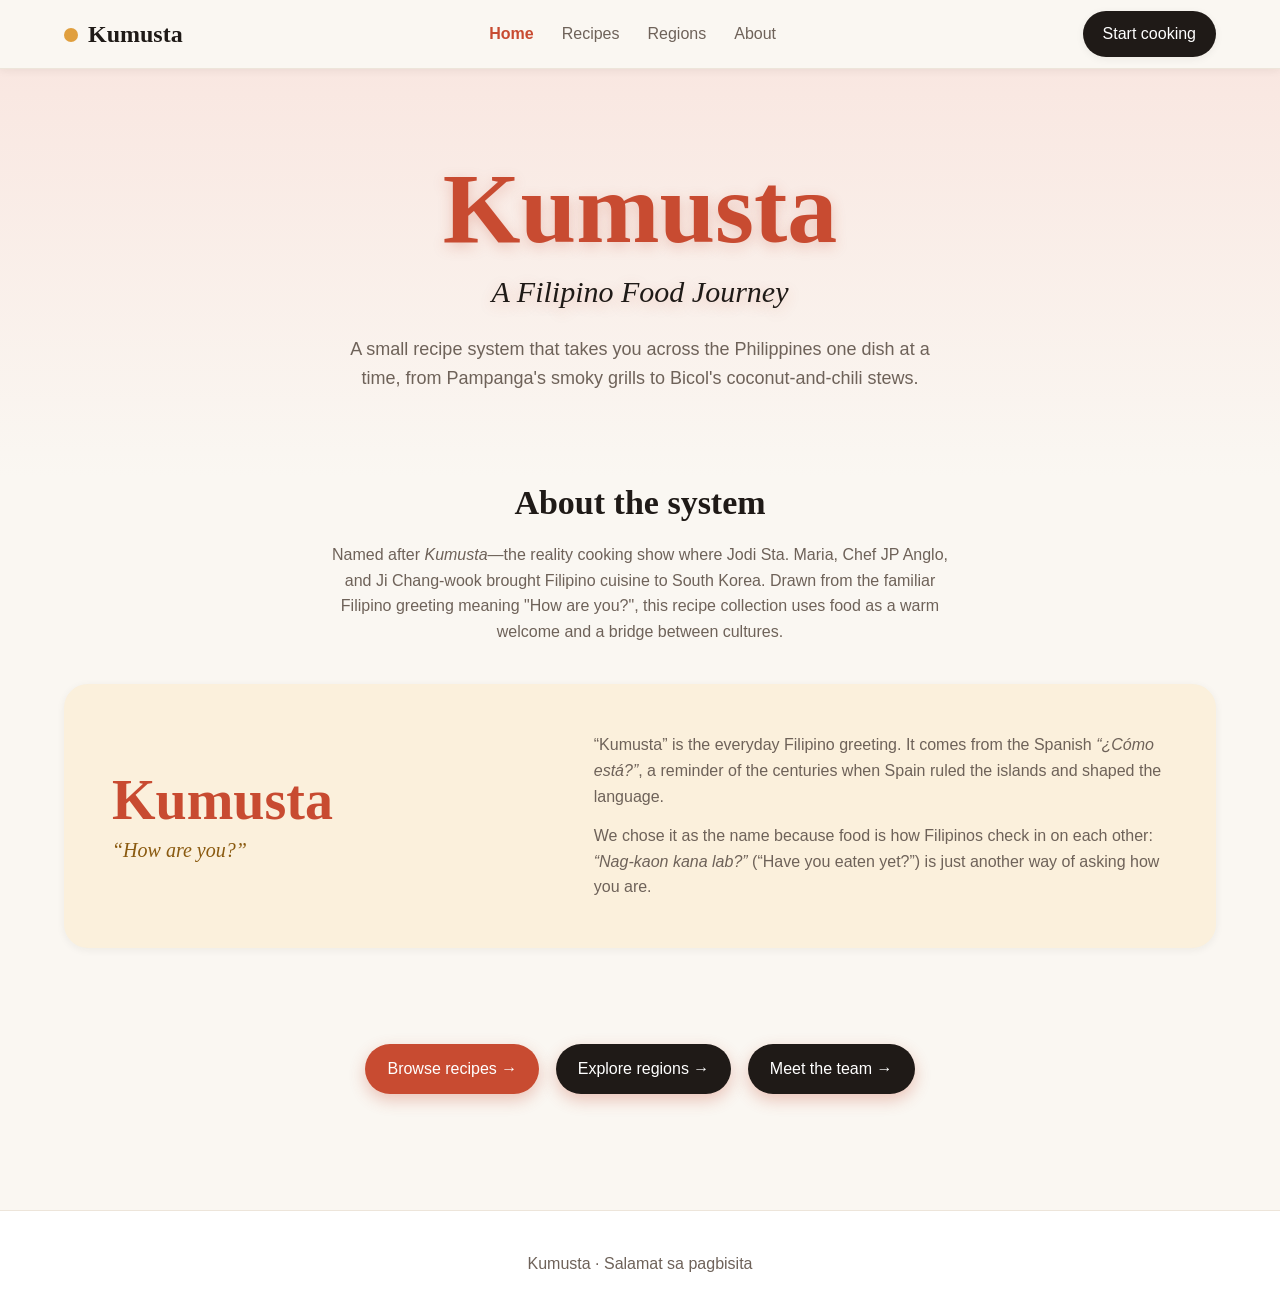
==== commit 9a638fcb: "Add files via upload" ====
--- a/cooking-inamo/index.html
+++ b/cooking-inamo/index.html
@@ -8,632 +8,181 @@
 <link rel="preconnect" href="https://fonts.gstatic.com" crossorigin>
 <link href="https://fonts.googleapis.com/css2?family=Fraunces:ital,opsz,wght@0,9..144,400;0,9..144,600;0,9..144,700;0,9..144,800;1,9..144,400&family=Plus+Jakarta+Sans:wght@400;500;600;700&display=swap" rel="stylesheet">
 <link rel="stylesheet" href="styles.css">
+<style>
+.section-title {
+    font-family: Georgia, serif;
+    font-size: 34px;
+    text-align: center;
+    margin: 0 0 12px;
+}
+.section-sub {
+    max-width: 620px;
+    margin: 0 auto 40px;
+    text-align: center;
+    color: var(--gray);
+}
+
+.hero .actions .btn {
+    margin: 6px;
+}
+.hero .actions .btn.alt {
+    background-color: var(--ink);
+}
+.hero .actions .btn.alt:hover {
+    background-color: var(--red);
+}
+
+/* About the system: feature cards */
+.features {
+    display: grid;
+    grid-template-columns: repeat(auto-fit, minmax(240px, 1fr));
+    gap: 24px;
+    margin-bottom: 90px;
+}
+.feature {
+    background-color: white;
+    border-radius: 16px;
+    padding: 28px;
+    box-shadow: var(--shadow-md);
+    transition: transform 0.3s, box-shadow 0.3s;
+}
+.feature:hover {
+    transform: translateY(-5px);
+    box-shadow: var(--shadow-lg);
+}
+.feature .icon {
+    display: grid;
+    place-items: center;
+    width: 48px;
+    height: 48px;
+    border-radius: 50%;
+    background-color: var(--gold-soft);
+    font-size: 22px;
+    margin-bottom: 16px;
+}
+.feature h3 {
+    font-family: Georgia, serif;
+    font-size: 22px;
+    margin: 0 0 8px;
+}
+.feature p {
+    margin: 0;
+    color: var(--gray);
+}
+
+/* Origin of the name */
+.origin {
+    display: grid;
+    grid-template-columns: 1fr 1.3fr;
+    gap: 40px;
+    align-items: center;
+    background-color: var(--gold-soft);
+    border-radius: 24px;
+    padding: 48px;
+    margin-bottom: 90px;
+    box-shadow: var(--shadow-sm);
+}
+.origin .word {
+    font-family: Georgia, serif;
+    font-size: 56px;
+    font-weight: bold;
+    color: var(--red);
+    line-height: 1;
+}
+.origin .word span {
+    display: block;
+    margin-top: 12px;
+    font-size: 20px;
+    font-style: italic;
+    font-weight: normal;
+    color: var(--gold-text);
+}
+.origin p {
+    margin: 0 0 14px;
+    color: var(--gray);
+}
+.origin p:last-child {
+    margin-bottom: 0;
+}
+.cta {
+    text-align: center;
+    padding-bottom: 110px;
+}
+.cta .btn {
+    margin: 6px;
+}
+.cta .btn.alt {
+    background-color: var(--ink);
+}
+.cta .btn.alt:hover {
+    background-color: var(--red);
+}
+
+@media (max-width: 820px) {
+    .origin {
+        grid-template-columns: 1fr;
+        padding: 32px 24px;
+    }
+}
+@media (max-width: 500px) {
+    .section-title {
+        font-size: 28px;
+    }
+    .origin .word {
+        font-size: 44px;
+    }
+}
+</style>
 </head>
 <body id="top">
 
+<!-- NAVIGATION -->
 <header class="nav">
   <div class="wrap">
     <a class="brand" href="index.html"><i></i>Kumusta</a>
     <ul>
-      <li><a href="index.html#library" aria-current="page">Recipes</a></li>
+      <li><a href="index.html" aria-current="page">Home</a></li>
+      <li><a href="recipes.html#library">Recipes</a></li>
       <li><a href="regions.html">Regions</a></li>
       <li><a href="about.html">About</a></li>
     </ul>
-    <a class="pill" href="index.html#library">Start cooking</a>
+    <a class="pill" href="recipes.html#library">Start cooking</a>
   </div>
 </header>
 
+<!-- HERO -->
 <section class="hero">
   <div class="wrap">
     <h1>Kumusta<span>A Filipino Food Journey</span></h1>
-    <p>From Pampanga's smoky grills to Bicol's coconut-and-chili stews, explore the regional flavors of the Philippines. Filter by course, open a recipe, and tick off ingredients as you cook.</p>
+    <p>A small recipe system that takes you across the Philippines one dish at a time, from Pampanga's smoky grills to Bicol's coconut-and-chili stews.</p>
   </div>
 </section>
 
-<main id="library" class="wrap">
-  <input class="visually-hidden" type="radio" name="course" id="f-all" checked>
-  <input class="visually-hidden" type="radio" name="course" id="f-ulam">
-  <input class="visually-hidden" type="radio" name="course" id="f-sabaw">
-  <input class="visually-hidden" type="radio" name="course" id="f-merienda">
+<main class="wrap">
 
-  <nav class="filters" aria-label="Filter recipes by category">
-    <label for="f-all">All Dishes</label>
-    <label for="f-ulam">Ulam (Mains)</label>
-    <label for="f-sabaw">Sabaw (Soups &amp; Stews)</label>
-    <label for="f-merienda">Merienda &amp; Panghimagas (Desserts)</label>
-  </nav>
+<!-- ABOUT THE SYSTEM -->
+  <section id="system">
+    <h2 class="section-title">About the system</h2>
+    <p class="section-sub">Named after <em>Kumusta</em>—the reality cooking show where Jodi Sta. Maria, Chef JP Anglo, and Ji Chang-wook brought Filipino cuisine to South Korea. Drawn from the familiar Filipino greeting meaning "How are you?", this recipe collection uses food as a warm welcome and a bridge between cultures.</p>
 
-  <section class="grid">
+  <!-- ORIGIN OF THE NAME -->
+  <section class="origin">
+    <div class="word">Kumusta<span>“How are you?”</span></div>
+    <div>
+      <p>“Kumusta” is the everyday Filipino greeting. It comes from the Spanish <em>“¿Cómo está?”</em>, a reminder of the centuries when Spain ruled the islands and shaped the language.</p>
+       <p>We chose it as the name because food is how Filipinos check in on each other: <em>“Nag-kaon kana lab?”</em> (“Have you eaten yet?”) is just another way of asking how you are.</p>
+  </section>
 
-<article class="card" data-cat="ulam">
-    <a href="#adobo" class="card-link">
-        <div class="thumb">
-            <img src="assets/adobo.jpg" alt="Chicken and pork adobo over rice">
-            <div class="badges">
-                <span class="glass">📍 Tagalog Region</span>
-                <span class="glass">⏱ 60 min</span>
-            </div>
-        </div>
+  <!-- BUTTONS -->
+  <section class="cta">
+    <a class="btn" href="recipes.html#library">Browse recipes →</a>
+    <a class="btn alt" href="regions.html">Explore regions →</a>
+    <a class="btn alt" href="about.html">Meet the team →</a>
+  </section>
 
-        <div class="body">
-            <h2>Chicken &amp; Pork Adobo</h2>
-            <p>Long before Spanish rule, Filipinos preserved meat in vinegar and salt. Soy sauce and bay leaf later made adobo the unofficial national dish.</p>
-            <span class="btn">View Recipe →</span>
-        </div>
-    </a>
-</article>
-
-<article class="card" data-cat="sabaw">
-    <a href="#sinigang" class="card-link">
-        <div class="thumb">
-            <img src="assets/sinigang.jpg" alt="Steaming bowl of sour pork soup" loading="lazy">
-            <div class="badges">
-                <span class="glass">📍 Luzon, Nationwide</span>
-                <span class="glass">⏱ 75 min</span>
-            </div>
-        </div>
-        <div class="body">
-            <h2>Pork Sinigang</h2>
-            <p>Filipinos' go-to comfort soup gets its sourness from tamarind, guava or calamansi, and each region has its own favorite souring agent.</p>
-            <span class="btn">View Recipe →</span>
-        </div>
-    </a>
-</article>
-
-<article class="card" data-cat="sabaw">
-    <a href="#karekare" class="card-link">
-        <div class="thumb">
-            <img src="assets/kare-kare.jpg" alt="Rich peanut stew with vegetables" loading="lazy">
-            <div class="badges">
-                <span class="glass">📍 Pampanga</span>
-                <span class="glass">⏱ 3 hrs</span>
-            </div>
-        </div>
-        <div class="body">
-            <h2>Kare-Kare</h2>
-            <p>Pampanga's fiesta stew simmers oxtail in a velvety ground-peanut sauce and is always served with salty bagoong alamang on the side.</p>
-            <span class="btn">View Recipe →</span>
-        </div>
-    </a>
-</article>
-
-<article class="card" data-cat="ulam">
-    <a href="#bicol" class="card-link">
-        <div class="thumb">
-            <img src="assets/bicol-express.jpg" alt="Coconut milk pork stew with chilies" loading="lazy">
-            <div class="badges">
-                <span class="glass">📍 Bicol Region</span>
-                <span class="glass">⏱ 50 min</span>
-            </div>
-        </div>
-        <div class="body">
-            <h2>Bicol Express</h2>
-            <p>Bicolanos love chilies and coconut milk. This fiery pork stew was named in Manila after the train that connected the region to the capital.</p>
-            <span class="btn">View Recipe →</span>
-        </div>
-    </a>
-</article>
-
-<article class="card" data-cat="ulam">
-    <a href="#sisig" class="card-link">
-        <div class="thumb">
-            <img src="assets/pork-sisig.jpg" alt="Sizzling grilled pork sisig" loading="lazy">
-            <div class="badges">
-                <span class="glass">📍 Pampanga</span>
-                <span class="glass">⏱ 45 min</span>
-            </div>
-        </div>
-        <div class="body">
-            <h2>Pork Sisig</h2>
-            <p>Angeles City cooks turned pig's head and ears into a sizzling, citrusy plate in the 1970s. It's now the Philippines' favorite pulutan.</p>
-            <span class="btn">View Recipe →</span>
-        </div>
-    </a>
-</article>
-
-<article class="card" data-cat="merienda">
-    <a href="#halohalo" class="card-link">
-        <div class="thumb">
-            <img src="assets/Halo-Halo.jpg" alt="Colorful layered shaved-ice dessert" loading="lazy">
-            <div class="badges">
-                <span class="glass">📍 Tagalog Region</span>
-                <span class="glass">⏱ 20 min</span>
-            </div>
-        </div>
-        <div class="body">
-            <h2>Halo-Halo</h2>
-            <p>Its name means "mix-mix." Japanese-era ice-and-bean sweets grew into a tall glass of shaved ice, ube, leche flan and sweet beans.</p>
-            <span class="btn">View Recipe →</span>
-        </div>
-    </a>
-</article>
-  </section>
 </main>
 
-<div class="modal" id="adobo" role="dialog" aria-label="Chicken and Pork Adobo recipe">
-  <a class="backdrop" href="#library" aria-label="Close recipe"></a>
-  <div class="sheet">
-    <a class="close" href="#library" aria-label="Close recipe">✕</a>
-    <div class="banner">
-      <img src="assets/adobo.jpg" alt="Chicken and pork adobo">
-      <span class="region">📍 Tagalog Region</span>
-      <h2>Chicken &amp; Pork Adobo</h2>
-    </div>
-    <div class="intro">
-      <p>Spanish colonizers gave this dish its name, but the technique is older: Indigenous Filipinos stewed meat in vinegar and salt to keep it fresh in the tropical heat. Every family guards its own version, from the soy-heavy to the dry and garlicky.</p>
-      <div class="tags"><span>Savory</span><span>Tangy</span><span>Garlicky</span></div>
-    </div>
-    <div class="meta"><div><b>15 min</b><span>Prep time</span></div><div><b>45 min</b><span>Cook time</span></div><div><b>Easy</b><span>Difficulty</span></div><div><b>6 people</b><span>Servings</span></div></div>
-    <div class="cols">
-      <div>
-        <h3>Ingredients <small>tick as you go</small></h3>
-        <ul class="ing">
-          <li><label><input type="checkbox"><span class="box"></span><span class="txt">500 g chicken thighs</span></label></li>
-          <li><label><input type="checkbox"><span class="box"></span><span class="txt">500 g pork belly, cubed</span></label></li>
-          <li><label><input type="checkbox"><span class="box"></span><span class="txt">½ cup soy sauce</span></label></li>
-          <li><label><input type="checkbox"><span class="box"></span><span class="txt">½ cup cane or coconut vinegar</span></label></li>
-          <li><label><input type="checkbox"><span class="box"></span><span class="txt">1 head garlic, crushed</span></label></li>
-          <li><label><input type="checkbox"><span class="box"></span><span class="txt">3 bay leaves and 1 tsp whole peppercorns</span></label></li>
-          <li><label><input type="checkbox"><span class="box"></span><span class="txt">1 cup water, 1 tbsp brown sugar (optional)</span></label></li>
-        </ul>
-      </div>
-      <div>
-        <h3>Method</h3>
-        <ol class="steps">
-          <li><strong>Marinate</strong><span>Combine meat, soy sauce and garlic. Rest for at least 30 minutes.</span></li>
-          <li><strong>Sear</strong><span>Brown the pork first, then the chicken, in a heavy pot. Return all meat to the pot with the marinade.</span></li>
-          <li><strong>Simmer</strong><span>Add vinegar (do not stir for 2 minutes), then water, bay leaves and peppercorns. Cover and simmer 35–40 minutes.</span></li>
-          <li><strong>Reduce</strong><span>Uncover and cook until the sauce is glossy and thick. Serve over steamed rice.</span></li>
-        </ol>
-      </div>
-    </div>
-  </div>
-</div>
-
-<div class="modal" id="sinigang" role="dialog" aria-label="Pork Sinigang na Baboy recipe">
-  <a class="backdrop" href="#library" aria-label="Close recipe"></a>
-  <div class="sheet">
-    <a class="close" href="#library" aria-label="Close recipe">✕</a>
-    <div class="banner">
-      <img src="assets/sinigang.jpg" alt="Pork sinigang na baboy soup">
-      <span class="region">📍 Luzon Region</span>
-      <h2>Pork Sinigang</h2>
-    </div>
-    <div class="intro">
-      <p>A quintessential Filipino comfort food defined by its distinct sour broth, typically powered by fresh tamarind. Loaded with tender pork belly and crisp local vegetables, it is the ultimate remedy for rainy days.</p>
-      <div class="tags"><span>Sour</span><span>Comfort Food</span><span>Soup</span></div>
-    </div>
-    <div class="meta">
-      <div><b>15 min</b><span>Prep time</span></div>
-      <div><b>60 min</b><span>Cook time</span></div>
-      <div><b>Easy</b><span>Difficulty</span></div>
-      <div><b>4 people</b><span>Servings</span></div>
-    </div>
-    <div class="cols">
-      <div>
-        <h3>Ingredients <small>tick as you go</small></h3>
-        <ul class="ing">
-          <li><label><input type="checkbox"><span class="box"></span><span class="txt">800g pork belly or ribs, cut into chunks</span></label></li>
-          <li><label><input type="checkbox"><span class="box"></span><span class="txt">1 packet sinigang mix (or 500g fresh tamarind boiled &amp; mashed)</span></label></li>
-          <li><label><input type="checkbox"><span class="box"></span><span class="txt">2 medium tomatoes, quartered</span></label></li>
-          <li><label><input type="checkbox"><span class="box"></span><span class="txt">1 medium onion, chopped</span></label></li>
-          <li><label><input type="checkbox"><span class="box"></span><span class="txt">1 daikon radish (labanos), sliced</span></label></li>
-          <li><label><input type="checkbox"><span class="box"></span><span class="txt">1 bundle string beans (sitaw) &amp; eggplant</span></label></li>
-          <li><label><input type="checkbox"><span class="box"></span><span class="txt">1 bundle water spinach (kangkong)</span></label></li>
-        </ul>
-      </div>
-      <div>
-        <h3>Method</h3>
-        <ol class="steps">
-          <li><strong>Boil Pork</strong><span>In a pot with water, tomatoes, and onions, bring pork to a boil and simmer until tender (about 40 minutes).</span></li>
-          <li><strong>Sour Base</strong><span>Add the tamarind mix or fresh tamarind extract into the broth and stir well.</span></li>
-          <li><strong>Add Veggies</strong><span>Drop in radishes, string beans, and eggplant. Cook for 5 minutes until tender-crisp.</span></li>
-          <li><strong>Finish</strong><span>Stir in kangkong leaves and green finger chilies. Season with patis (fish sauce) to taste, then serve hot with rice.</span></li>
-        </ol>
-      </div>
-    </div>
-  </div>
-</div>
-
-<div class="modal" id="karekare" role="dialog" aria-label="Kare-Kare recipe">
-  <a class="backdrop" href="#library" aria-label="Close recipe"></a>
-  <div class="sheet">
-    <a class="close" href="#library" aria-label="Close recipe">✕</a>
-    <div class="banner">
-      <img src="assets/kare-kare.jpg" alt="Kare-Kare">
-      <span class="region">📍 Pampanga</span>
-      <h2>Kare-Kare</h2>
-    </div>
-    <div class="intro">
-      <p>Pampanga is the Philippines' culinary capital, and kare-kare is its showpiece for fiestas. The sauce is thickened with toasted rice and ground peanuts, tinted with annatto, and balanced by a spoonful of salty-funky bagoong.</p>
-      <div class="tags"><span>Creamy</span><span>Nutty</span><span>Savory</span></div>
-    </div>
-    <div class="meta"><div><b>30 min</b><span>Prep time</span></div><div><b>2.5 hrs</b><span>Cook time</span></div><div><b>Medium</b><span>Difficulty</span></div><div><b>6 people</b><span>Servings</span></div></div>
-    <div class="cols">
-      <div>
-        <h3>Ingredients <small>tick as you go</small></h3>
-        <ul class="ing">
-          <li><label><input type="checkbox"><span class="box"></span><span class="txt">1 kg oxtail, cut in pieces</span></label></li>
-          <li><label><input type="checkbox"><span class="box"></span><span class="txt">¾ cup ground roasted peanuts or peanut butter</span></label></li>
-          <li><label><input type="checkbox"><span class="box"></span><span class="txt">¼ cup toasted ground rice</span></label></li>
-          <li><label><input type="checkbox"><span class="box"></span><span class="txt">2 tbsp annatto (atsuete) water</span></label></li>
-          <li><label><input type="checkbox"><span class="box"></span><span class="txt">1 eggplant, 1 bunch bok choy, 150 g sitaw (long beans)</span></label></li>
-          <li><label><input type="checkbox"><span class="box"></span><span class="txt">1 onion and 4 garlic cloves</span></label></li>
-          <li><label><input type="checkbox"><span class="box"></span><span class="txt">Bagoong alamang (shrimp paste), to serve</span></label></li>
-        </ul>
-      </div>
-      <div>
-        <h3>Method</h3>
-        <ol class="steps">
-          <li><strong>Tenderize the oxtail</strong><span>Boil in 2 liters of water for 2 hours (or pressure cook 45 minutes) until fork-tender.</span></li>
-          <li><strong>Build the sauce</strong><span>Sauté garlic and onion. Add annatto water, peanuts and toasted rice, then ladle in 3 cups of oxtail broth.</span></li>
-          <li><strong>Combine</strong><span>Return oxtail to the pot and simmer 20 minutes until thick and glossy. Season with salt.</span></li>
-          <li><strong>Add vegetables</strong><span>Blanch or briefly simmer the vegetables. Serve with rice and bagoong on the side.</span></li>
-        </ol>
-      </div>
-    </div>
-  </div>
-</div>
-
-<div class="modal" id="bicol" role="dialog" aria-label="Bicol Express recipe">
-  <a class="backdrop" href="#library" aria-label="Close recipe"></a>
-  <div class="sheet">
-    <a class="close" href="#library" aria-label="Close recipe">✕</a>
-    <div class="banner">
-      <img src="assets/bicol-express.jpg" alt="Bicol Express">
-      <span class="region">📍 Bicol Region</span>
-      <h2>Bicol Express</h2>
-    </div>
-    <div class="intro">
-      <p>Bicol's cuisine is built on gata (coconut milk) and fiery siling labuyo. The dish as we know it was popularized in Manila in the 1970s and named after the Bicol Express train. Real Bicolanos like it hot enough to make you sweat.</p>
-      <div class="tags"><span>Spicy</span><span>Creamy</span><span>Rich</span></div>
-    </div>
-    <div class="meta"><div><b>15 min</b><span>Prep time</span></div><div><b>35 min</b><span>Cook time</span></div><div><b>Easy</b><span>Difficulty</span></div><div><b>4 people</b><span>Servings</span></div></div>
-    <div class="cols">
-      <div>
-        <h3>Ingredients <small>tick as you go</small></h3>
-        <ul class="ing">
-          <li><label><input type="checkbox"><span class="box"></span><span class="txt">600 g pork belly, thinly sliced</span></label></li>
-          <li><label><input type="checkbox"><span class="box"></span><span class="txt">2 cups coconut milk (gata)</span></label></li>
-          <li><label><input type="checkbox"><span class="box"></span><span class="txt">1 tbsp bagoong alamang</span></label></li>
-          <li><label><input type="checkbox"><span class="box"></span><span class="txt">1 onion, 4 garlic cloves, 1-inch ginger</span></label></li>
-          <li><label><input type="checkbox"><span class="box"></span><span class="txt">6–10 siling labuyo (bird's-eye chilies), sliced</span></label></li>
-          <li><label><input type="checkbox"><span class="box"></span><span class="txt">3 long green chilies (siling haba)</span></label></li>
-          <li><label><input type="checkbox"><span class="box"></span><span class="txt">Salt, pepper and a splash of vinegar</span></label></li>
-        </ul>
-      </div>
-      <div>
-        <h3>Method</h3>
-        <ol class="steps">
-          <li><strong>Render the pork</strong><span>Cook pork belly in a dry pan until the fat renders and edges brown.</span></li>
-          <li><strong>Sauté aromatics</strong><span>Add garlic, onion, ginger and bagoong. Stir 2 minutes until fragrant.</span></li>
-          <li><strong>Simmer in gata</strong><span>Pour in coconut milk and bird's-eye chilies. Simmer gently 20–25 minutes until the oil separates.</span></li>
-          <li><strong>Finish</strong><span>Add long chilies and cook 5 more minutes. Serve with plenty of steamed rice.</span></li>
-        </ol>
-      </div>
-    </div>
-  </div>
-</div>
-
-<div class="modal" id="sisig" role="dialog" aria-label="Pork Sisig recipe">
-  <a class="backdrop" href="#library" aria-label="Close recipe"></a>
-  <div class="sheet">
-    <a class="close" href="#library" aria-label="Close recipe">✕</a>
-    <div class="banner">
-      <img src="assets/pork-sisig.jpg" alt="Pork sisig">
-      <span class="region">📍 Pampanga</span>
-      <h2>Pork Sisig</h2>
-    </div>
-    <div class="intro">
-      <p>"Sisig" first meant a sour salad of unripe fruit. In the 1970s, Lucing Cunanan of Angeles City chopped and grilled leftover pig's head and ears into a sizzling plate. Today it arrives on a hot platter, topped with a raw egg, to go with cold beer.</p>
-      <div class="tags"><span>Savory</span><span>Tangy</span><span>Crispy</span><span>Spicy</span></div>
-    </div>
-    <div class="meta"><div><b>20 min</b><span>Prep time</span></div><div><b>25 min</b><span>Cook time</span></div><div><b>Medium</b><span>Difficulty</span></div><div><b>4 people</b><span>Servings</span></div></div>
-    <div class="cols">
-      <div>
-        <h3>Ingredients <small>tick as you go</small></h3>
-        <ul class="ing">
-          <li><label><input type="checkbox"><span class="box"></span><span class="txt">600 g pork belly or pork shoulder</span></label></li>
-          <li><label><input type="checkbox"><span class="box"></span><span class="txt">1 red onion, finely chopped</span></label></li>
-          <li><label><input type="checkbox"><span class="box"></span><span class="txt">3 tbsp calamansi juice (or lemon)</span></label></li>
-          <li><label><input type="checkbox"><span class="box"></span><span class="txt">2 tbsp soy sauce and 1 tbsp mayonnaise</span></label></li>
-          <li><label><input type="checkbox"><span class="box"></span><span class="txt">3 siling labuyo, minced</span></label></li>
-          <li><label><input type="checkbox"><span class="box"></span><span class="txt">2 tbsp chicken liver spread (optional)</span></label></li>
-          <li><label><input type="checkbox"><span class="box"></span><span class="txt">4 eggs, to top the sizzling plates</span></label></li>
-        </ul>
-      </div>
-      <div>
-        <h3>Method</h3>
-        <ol class="steps">
-          <li><strong>Boil the pork</strong><span>Simmer pork with salt and peppercorns for 40 minutes until tender, then drain.</span></li>
-          <li><strong>Grill or fry</strong><span>Sear or grill the pork until deeply charred and crisp at the edges.</span></li>
-          <li><strong>Chop and mix</strong><span>Chop finely and toss with onion, chilies, soy sauce, calamansi, mayonnaise and liver spread.</span></li>
-          <li><strong>Sizzle</strong><span>Heat a cast-iron plate until smoking. Tip sisig on top and crack an egg over it. Serve at once.</span></li>
-        </ol>
-      </div>
-    </div>
-  </div>
-</div>
-
-<div class="modal" id="halohalo" role="dialog" aria-label="Halo-Halo recipe">
-  <a class="backdrop" href="#library" aria-label="Close recipe"></a>
-  <div class="sheet">
-    <a class="close" href="#library" aria-label="Close recipe">✕</a>
-    <div class="banner">
-      <img src="assets/Halo-Halo.jpg" alt="Halo-halo">
-      <span class="region">📍 Tagalog Region</span>
-      <h2>Halo-Halo</h2>
-    </div>
-    <div class="intro">
-      <p>Japanese immigrants sold iced sweet beans in pre-war Manila. Filipinos added ube, leche flan, jackfruit and evaporated milk, and halo-halo ("mix-mix") was born. Stir everything together before your first bite.</p>
-      <div class="tags"><span>Sweet</span><span>Creamy</span><span>Icy</span></div>
-    </div>
-    <div class="meta"><div><b>20 min</b><span>Prep time</span></div><div><b>0 min</b><span>Cook time</span></div><div><b>Easy</b><span>Difficulty</span></div><div><b>2 glasses</b><span>Servings</span></div></div>
-    <div class="cols">
-      <div>
-        <h3>Ingredients <small>tick as you go</small></h3>
-        <ul class="ing">
-          <li><label><input type="checkbox"><span class="box"></span><span class="txt">3 cups finely shaved ice</span></label></li>
-          <li><label><input type="checkbox"><span class="box"></span><span class="txt">½ cup evaporated milk</span></label></li>
-          <li><label><input type="checkbox"><span class="box"></span><span class="txt">¼ cup sweetened red beans and saging na saba (sweet banana)</span></label></li>
-          <li><label><input type="checkbox"><span class="box"></span><span class="txt">2 tbsp nata de coco and kaong (sugar palm fruit)</span></label></li>
-          <li><label><input type="checkbox"><span class="box"></span><span class="txt">2 tbsp macapuno (sweet coconut strings)</span></label></li>
-          <li><label><input type="checkbox"><span class="box"></span><span class="txt">4 slices leche flan</span></label></li>
-          <li><label><input type="checkbox"><span class="box"></span><span class="txt">2 scoops ube ice cream and pinipig (toasted rice flakes)</span></label></li>
-        </ul>
-      </div>
-      <div>
-        <h3>Method</h3>
-        <ol class="steps">
-          <li><strong>Layer the sweets</strong><span>Divide beans, banana, nata, kaong and macapuno between two tall glasses.</span></li>
-          <li><strong>Add the ice</strong><span>Pile shaved ice high, almost to the rim.</span></li>
-          <li><strong>Pour the milk</strong><span>Drizzle evaporated milk slowly so it seeps through the ice.</span></li>
-          <li><strong>Crown and serve</strong><span>Top with leche flan, ube ice cream and pinipig. Mix well, then eat right away.</span></li>
-        </ol>
-      </div>
-    </div>
-  </div>
-</div>
-
-<div class="modal" id="inasal" role="dialog" aria-label="Chicken Inasal recipe">
-  <a class="backdrop" href="#library" aria-label="Close recipe"></a>
-  <div class="sheet">
-    <a class="close" href="#library" aria-label="Close recipe">✕</a>
-    <div class="banner">
-      <img src="assets/inasal.jpg" alt="Chicken Inasal">
-      <span class="region">📍 Negros, Visayas</span>
-      <h2>Chicken Inasal</h2>
-    </div>
-    <div class="intro">
-      <p>Bacolod's famous grilled chicken. Lemongrass, calamansi and ginger flavor the meat, and a basting oil tinted with annatto gives it its golden color. It's eaten with rice and a vinegar dipping sauce.</p>
-      <div class="tags"><span>Smoky</span><span>Tangy</span><span>Savory</span></div>
-    </div>
-    <div class="meta"><div><b>2 hrs</b><span>Prep time</span></div><div><b>30 min</b><span>Cook time</span></div><div><b>Easy</b><span>Difficulty</span></div><div><b>4 people</b><span>Servings</span></div></div>
-    <div class="cols">
-      <div>
-        <h3>Ingredients <small>tick as you go</small></h3>
-        <ul class="ing">
-          <li><label><input type="checkbox"><span class="box"></span><span class="txt">1 kg chicken legs or thighs</span></label></li>
-          <li><label><input type="checkbox"><span class="box"></span><span class="txt">3 stalks lemongrass, bruised</span></label></li>
-          <li><label><input type="checkbox"><span class="box"></span><span class="txt">½ cup calamansi juice and ¼ cup vinegar</span></label></li>
-          <li><label><input type="checkbox"><span class="box"></span><span class="txt">1 head garlic and 2-inch ginger, crushed</span></label></li>
-          <li><label><input type="checkbox"><span class="box"></span><span class="txt">1 tbsp salt and 1 tsp black pepper</span></label></li>
-          <li><label><input type="checkbox"><span class="box"></span><span class="txt">3 tbsp oil mixed with 1 tbsp annatto (atsuete)</span></label></li>
-          <li><label><input type="checkbox"><span class="box"></span><span class="txt">Steamed rice and spiced vinegar to serve</span></label></li>
-        </ul>
-      </div>
-      <div>
-        <h3>Method</h3>
-        <ol class="steps">
-          <li><strong>Marinate</strong><span>Combine chicken with lemongrass, calamansi, vinegar, garlic, ginger, salt and pepper. Refrigerate at least 2 hours.</span></li>
-          <li><strong>Make the basting oil</strong><span>Warm the oil with annatto until it turns orange, then strain.</span></li>
-          <li><strong>Grill</strong><span>Cook over medium coals for 25–30 minutes, turning often and brushing with basting oil.</span></li>
-          <li><strong>Serve</strong><span>Rest 5 minutes. Serve with rice and spiced vinegar for dipping.</span></li>
-        </ol>
-      </div>
-    </div>
-  </div>
-</div>
-
-<div class="modal" id="batchoy" role="dialog" aria-label="La Paz Batchoy recipe">
-  <a class="backdrop" href="#library" aria-label="Close recipe"></a>
-  <div class="sheet">
-    <a class="close" href="#library" aria-label="Close recipe">✕</a>
-    <div class="banner">
-      <img src="assets/batchoy.jpg" alt="La Paz Batchoy">
-      <span class="region">📍 Iloilo, Visayas</span>
-      <h2>La Paz Batchoy</h2>
-    </div>
-    <div class="intro">
-      <p>Named after the La Paz district of Iloilo City, this noodle soup combines a pork-bone broth with shrimp paste, miki noodles and crunchy toppings. It is the city's signature comfort food.</p>
-      <div class="tags"><span>Savory</span><span>Rich</span><span>Crunchy</span></div>
-    </div>
-    <div class="meta"><div><b>15 min</b><span>Prep time</span></div><div><b>45 min</b><span>Cook time</span></div><div><b>Medium</b><span>Difficulty</span></div><div><b>4 people</b><span>Servings</span></div></div>
-    <div class="cols">
-      <div>
-        <h3>Ingredients <small>tick as you go</small></h3>
-        <ul class="ing">
-          <li><label><input type="checkbox"><span class="box"></span><span class="txt">500 g pork bones</span></label></li>
-          <li><label><input type="checkbox"><span class="box"></span><span class="txt">300 g pork loin and 150 g pork liver, sliced thin</span></label></li>
-          <li><label><input type="checkbox"><span class="box"></span><span class="txt">2 tbsp shrimp paste (bagoong or guinamos)</span></label></li>
-          <li><label><input type="checkbox"><span class="box"></span><span class="txt">1 onion, 4 garlic cloves and 1 tsp black pepper</span></label></li>
-          <li><label><input type="checkbox"><span class="box"></span><span class="txt">300 g fresh miki (egg noodles)</span></label></li>
-          <li><label><input type="checkbox"><span class="box"></span><span class="txt">½ cup crushed chicharron</span></label></li>
-          <li><label><input type="checkbox"><span class="box"></span><span class="txt">Fried garlic, spring onion and 1 raw egg per bowl (optional)</span></label></li>
-        </ul>
-      </div>
-      <div>
-        <h3>Method</h3>
-        <ol class="steps">
-          <li><strong>Make the broth</strong><span>Simmer pork bones and onion in 2 liters of water for 30 minutes. Skim off scum.</span></li>
-          <li><strong>Season</strong><span>Stir in shrimp paste, garlic and pepper. Add pork loin and simmer 10 minutes, then add liver for the last 3.</span></li>
-          <li><strong>Cook the noodles</strong><span>Boil miki 2 minutes in a separate pot, then drain.</span></li>
-          <li><strong>Assemble</strong><span>Place noodles in bowls, ladle in broth and meat, then top with chicharron, fried garlic and spring onion.</span></li>
-        </ol>
-      </div>
-    </div>
-  </div>
-</div>
-
-<div class="modal" id="binignit" role="dialog" aria-label="Binignit recipe">
-  <a class="backdrop" href="#library" aria-label="Close recipe"></a>
-  <div class="sheet">
-    <a class="close" href="#library" aria-label="Close recipe">✕</a>
-    <div class="banner">
-      <img src="assets/binignit.jpg" alt="Binignit">
-      <span class="region">📍 Visayas</span>
-      <h2>Binignit</h2>
-    </div>
-    <div class="intro">
-      <p>A sweet stew of root crops, banana and sago pearls in coconut milk. In many Visayan homes it's served warm during Holy Week, when meat is avoided.</p>
-      <div class="tags"><span>Sweet</span><span>Creamy</span><span>Comforting</span></div>
-    </div>
-    <div class="meta"><div><b>20 min</b><span>Prep time</span></div><div><b>40 min</b><span>Cook time</span></div><div><b>Easy</b><span>Difficulty</span></div><div><b>6 people</b><span>Servings</span></div></div>
-    <div class="cols">
-      <div>
-        <h3>Ingredients <small>tick as you go</small></h3>
-        <ul class="ing">
-          <li><label><input type="checkbox"><span class="box"></span><span class="txt">2 cups coconut milk and 3 cups water</span></label></li>
-          <li><label><input type="checkbox"><span class="box"></span><span class="txt">1 cup taro (gabi), cubed</span></label></li>
-          <li><label><input type="checkbox"><span class="box"></span><span class="txt">1 cup sweet potato (kamote), cubed</span></label></li>
-          <li><label><input type="checkbox"><span class="box"></span><span class="txt">3 saging na saba (cooking bananas), sliced</span></label></li>
-          <li><label><input type="checkbox"><span class="box"></span><span class="txt">½ cup sago pearls</span></label></li>
-          <li><label><input type="checkbox"><span class="box"></span><span class="txt">½ cup jackfruit (langka), sliced</span></label></li>
-          <li><label><input type="checkbox"><span class="box"></span><span class="txt">½ cup glutinous rice balls and ¾ cup sugar</span></label></li>
-        </ul>
-      </div>
-      <div>
-        <h3>Method</h3>
-        <ol class="steps">
-          <li><strong>Start the base</strong><span>Bring water and half the coconut milk to a gentle simmer. Add taro and cook 10 minutes.</span></li>
-          <li><strong>Add root crops</strong><span>Add sweet potato and banana. Cook until all are just tender, about 10 minutes.</span></li>
-          <li><strong>Add the soft parts</strong><span>Stir in sago, jackfruit and rice balls. Cook until the sago turns clear and the balls float.</span></li>
-          <li><strong>Sweeten</strong><span>Add sugar and the remaining coconut milk. Simmer 5 minutes and serve warm.</span></li>
-        </ol>
-      </div>
-    </div>
-  </div>
-</div>
-
-<div class="modal" id="panga" role="dialog" aria-label="Grilled Tuna Panga recipe">
-  <a class="backdrop" href="#library" aria-label="Close recipe"></a>
-  <div class="sheet">
-    <a class="close" href="#library" aria-label="Close recipe">✕</a>
-    <div class="banner">
-      <img src="assets/panga.jpg" alt="Grilled Tuna Panga">
-      <span class="region">📍 Davao, Mindanao</span>
-      <h2>Grilled Tuna Panga</h2>
-    </div>
-    <div class="intro">
-      <p>Mindanao's tuna ports, especially Davao and General Santos, are famous for panga, the jaw and collar. It is fatty, tender and made for the grill. A bright soy-and-calamansi dip cuts the richness.</p>
-      <div class="tags"><span>Smoky</span><span>Savory</span><span>Tangy</span></div>
-    </div>
-    <div class="meta"><div><b>15 min</b><span>Prep time</span></div><div><b>25 min</b><span>Cook time</span></div><div><b>Easy</b><span>Difficulty</span></div><div><b>3 people</b><span>Servings</span></div></div>
-    <div class="cols">
-      <div>
-        <h3>Ingredients <small>tick as you go</small></h3>
-        <ul class="ing">
-          <li><label><input type="checkbox"><span class="box"></span><span class="txt">1 kg tuna panga (jaw or collar)</span></label></li>
-          <li><label><input type="checkbox"><span class="box"></span><span class="txt">3 tbsp calamansi juice</span></label></li>
-          <li><label><input type="checkbox"><span class="box"></span><span class="txt">3 tbsp soy sauce</span></label></li>
-          <li><label><input type="checkbox"><span class="box"></span><span class="txt">4 garlic cloves, minced</span></label></li>
-          <li><label><input type="checkbox"><span class="box"></span><span class="txt">1-inch ginger, grated</span></label></li>
-          <li><label><input type="checkbox"><span class="box"></span><span class="txt">Salt, pepper and oil for brushing</span></label></li>
-          <li><label><input type="checkbox"><span class="box"></span><span class="txt">Dip: soy sauce, calamansi, chopped chili and onion</span></label></li>
-        </ul>
-      </div>
-      <div>
-        <h3>Method</h3>
-        <ol class="steps">
-          <li><strong>Season</strong><span>Rub panga with salt, pepper, garlic and ginger. Pour over calamansi juice and soy sauce and marinate 15 minutes.</span></li>
-          <li><strong>Heat the grill</strong><span>Get coals medium-hot and brush the grate with oil so the fish doesn't stick.</span></li>
-          <li><strong>Grill</strong><span>Cook 10–12 minutes per side, basting with leftover marinade, until opaque and lightly charred.</span></li>
-          <li><strong>Serve</strong><span>Mix the dip and serve with hot rice and sliced tomatoes.</span></li>
-        </ol>
-      </div>
-    </div>
-  </div>
-</div>
-
-<div class="modal" id="satti" role="dialog" aria-label="Satti recipe">
-  <a class="backdrop" href="#library" aria-label="Close recipe"></a>
-  <div class="sheet">
-    <a class="close" href="#library" aria-label="Close recipe">✕</a>
-    <div class="banner">
-      <img src="assets/satti.jpg" alt="Satti">
-      <span class="region">📍 Zamboanga, Mindanao</span>
-      <h2>Satti</h2>
-    </div>
-    <div class="intro">
-      <p>Satti is a Zamboanga staple, closely related to the satay of Southeast Asia. Small skewers of marinated meat are grilled and served with a thick, spicy sauce. People often eat it for breakfast with rice cakes.</p>
-      <div class="tags"><span>Spicy</span><span>Sweet</span><span>Smoky</span></div>
-    </div>
-    <div class="meta"><div><b>30 min</b><span>Prep time</span></div><div><b>15 min</b><span>Cook time</span></div><div><b>Medium</b><span>Difficulty</span></div><div><b>4 people</b><span>Servings</span></div></div>
-    <div class="cols">
-      <div>
-        <h3>Ingredients <small>tick as you go</small></h3>
-        <ul class="ing">
-          <li><label><input type="checkbox"><span class="box"></span><span class="txt">600 g chicken or beef, cut into thin strips</span></label></li>
-          <li><label><input type="checkbox"><span class="box"></span><span class="txt">3 tbsp soy sauce and 2 tbsp brown sugar</span></label></li>
-          <li><label><input type="checkbox"><span class="box"></span><span class="txt">4 garlic cloves and 1-inch ginger, minced</span></label></li>
-          <li><label><input type="checkbox"><span class="box"></span><span class="txt">1 tsp turmeric</span></label></li>
-          <li><label><input type="checkbox"><span class="box"></span><span class="txt">Bamboo skewers, soaked in water</span></label></li>
-          <li><label><input type="checkbox"><span class="box"></span><span class="txt">Sauce: ½ cup crushed peanuts, 2 tbsp chili, ½ cup water, 1 tbsp sugar</span></label></li>
-          <li><label><input type="checkbox"><span class="box"></span><span class="txt">Steamed rice or puso (hanging rice), to serve</span></label></li>
-        </ul>
-      </div>
-      <div>
-        <h3>Method</h3>
-        <ol class="steps">
-          <li><strong>Marinate</strong><span>Mix meat with soy sauce, sugar, garlic, ginger and turmeric. Rest 30 minutes.</span></li>
-          <li><strong>Make the sauce</strong><span>Simmer peanuts, chili, water and sugar for 10 minutes until thick.</span></li>
-          <li><strong>Skewer and grill</strong><span>Thread meat onto skewers and grill over hot coals 2–3 minutes per side.</span></li>
-          <li><strong>Serve</strong><span>Spoon the sauce over the skewers and serve with rice.</span></li>
-        </ol>
-      </div>
-    </div>
-  </div>
-</div>
-
-<div class="modal" id="piaparan" role="dialog" aria-label="Chicken Piaparan recipe">
-  <a class="backdrop" href="#library" aria-label="Close recipe"></a>
-  <div class="sheet">
-    <a class="close" href="#library" aria-label="Close recipe">✕</a>
-    <div class="banner">
-      <img src="assets/piaparan.jpg" alt="Chicken Piaparan">
-      <span class="region">📍 Lanao, Mindanao</span>
-      <h2>Chicken Piaparan</h2>
-    </div>
-    <div class="intro">
-      <p>The Maranao people of Lanao cook chicken in coconut milk and season it with palapa, a ground mix of scallions, ginger, chili and toasted coconut. The result is creamy, warm and deeply aromatic.</p>
-      <div class="tags"><span>Creamy</span><span>Spicy</span><span>Aromatic</span></div>
-    </div>
-    <div class="meta"><div><b>20 min</b><span>Prep time</span></div><div><b>40 min</b><span>Cook time</span></div><div><b>Medium</b><span>Difficulty</span></div><div><b>5 people</b><span>Servings</span></div></div>
-    <div class="cols">
-      <div>
-        <h3>Ingredients <small>tick as you go</small></h3>
-        <ul class="ing">
-          <li><label><input type="checkbox"><span class="box"></span><span class="txt">1 kg chicken, cut into pieces</span></label></li>
-          <li><label><input type="checkbox"><span class="box"></span><span class="txt">2 cups coconut milk</span></label></li>
-          <li><label><input type="checkbox"><span class="box"></span><span class="txt">½ cup grated coconut, toasted until golden</span></label></li>
-          <li><label><input type="checkbox"><span class="box"></span><span class="txt">1 cup chopped scallions (or spring onion)</span></label></li>
-          <li><label><input type="checkbox"><span class="box"></span><span class="txt">2-inch ginger and 3–5 chilies</span></label></li>
-          <li><label><input type="checkbox"><span class="box"></span><span class="txt">1 tsp turmeric</span></label></li>
-          <li><label><input type="checkbox"><span class="box"></span><span class="txt">Salt and steamed rice</span></label></li>
-        </ul>
-      </div>
-      <div>
-        <h3>Method</h3>
-        <ol class="steps">
-          <li><strong>Make the palapa</strong><span>Pound the scallions, ginger, chilies and toasted coconut together into a rough paste.</span></li>
-          <li><strong>Simmer the chicken</strong><span>Cook chicken with turmeric, salt and 1 cup of coconut milk for 20 minutes.</span></li>
-          <li><strong>Season</strong><span>Stir in the palapa and the remaining coconut milk. Simmer gently 15 minutes until the sauce thickens.</span></li>
-          <li><strong>Serve</strong><span>Taste and adjust the salt. Serve hot with steamed rice.</span></li>
-        </ol>
-      </div>
-    </div>
-  </div>
-</div>
+<footer><div class="wrap">Kumusta · Salamat sa pagbisita</div></footer>
 
 </body>
 </html>
--- a/cooking-inamo/styles.css
+++ b/cooking-inamo/styles.css
@@ -1,29 +1,3 @@
-/* ==========================================================
-   KUMUSTA — SHARED STYLESHEET (used by index.html and regions.html)
-
-   HOW TO READ THIS FILE
-   Each section below matches one part of the page.
-   Want to change a color? Edit it once in section 1 and
-   the whole site updates.
-
-   CONTENTS
-   1. Colors & basic setup
-   2. Navigation bar
-   3. Hero (big title on the home page)
-   4. Category filters
-   5. Recipe cards
-   6. Recipe pop-up (modal)
-   7. Recipe pop-up: intro, details, ingredients, steps
-   8. Footer
-   9. Responsive design (tablets & phones)
-   ========================================================== */
-
-
-/* ==========================================================
-   1. COLORS & BASIC SETUP
-   ========================================================== */
-
-/* Custom colors. Use them anywhere with var(--name). */
 :root {
     --cream:       #FAF7F2;  /* page background */
     --ink:         #1F1A17;  /* main text, dark buttons */
@@ -36,16 +10,20 @@
     --gold-soft:   #FBF0DC;  /* light gold background */
     --gold-text:   #8A5A10;  /* text on light gold */
     --photo-bg:    #F2CDB8;  /* shows while an image is loading */
-}
-
-/* Make width/height include padding and borders (easier math) */
+
+  
+    --shadow-sm:   0 2px 8px rgba(31, 26, 23, 0.06);
+    --shadow-md:   0 8px 24px rgba(31, 26, 23, 0.10);
+    --shadow-lg:   0 18px 40px rgba(31, 26, 23, 0.18);
+    --shadow-red:  0 6px 16px rgba(200, 75, 49, 0.30); 
+}
 * {
     box-sizing: border-box;
 }
 
 html {
     scroll-behavior: smooth;
-    -webkit-text-size-adjust: 100%;   /* stops phones from resizing text */
+    -webkit-text-size-adjust: 100%;
 }
 
 body {
@@ -61,6 +39,12 @@
     color: inherit;
 }
 
+/* Gold outline when you tab through links with the keyboard */
+a:focus-visible {
+    outline: 3px solid var(--gold);
+    outline-offset: 3px;
+}
+
 img {
     max-width: 100%;
     display: block;
@@ -72,22 +56,14 @@
     max-width: 1180px;
     margin: auto;
 }
-
-
-/* ==========================================================
-   2. NAVIGATION BAR
-   ========================================================== */
-
-/* "sticky" keeps the bar at the top while you scroll */
 .nav {
     background-color: var(--cream);
     border-bottom: 1px solid var(--line);
     position: sticky;
     top: 0;
     z-index: 20;
-}
-
-/* Logo on the left, links in the middle, button on the right */
+    box-shadow: var(--shadow-sm);   /* soft shadow under the menu */
+}
 .nav .wrap {
     height: 68px;
     display: flex;
@@ -101,7 +77,6 @@
     font-weight: bold;
 }
 
-/* The gold dot before the logo text */
 .brand i {
     display: inline-block;
     width: 14px;
@@ -121,42 +96,36 @@
 
 .nav ul a {
     color: var(--gray);
+    transition: color 0.3s;
 }
 
 .nav ul a:hover {
     color: var(--red);
 }
-
-/* Highlights the link for the page you are on.
-   In the HTML, add aria-current="page" to that link. */
 .nav ul a[aria-current="page"] {
     color: var(--red);
     font-weight: bold;
 }
-
-/* The dark "Start cooking" button */
 .nav .pill {
     background-color: var(--ink);
     color: white;
     padding: 10px 20px;
     border-radius: 30px;
+    box-shadow: var(--shadow-sm);
+    transition: background-color 0.3s, transform 0.3s, box-shadow 0.3s;
 }
 
 .nav .pill:hover {
     background-color: var(--red);
-}
-
-
-/* ==========================================================
-   3. HERO (home page title)
-   ========================================================== */
-
+    transform: translateY(-2px);     /* lifts up a little */
+    box-shadow: var(--shadow-red);
+}
 .hero {
     text-align: center;
     padding: 90px 0 55px;
-}
-
-/* Small label above the title */
+    /* soft pink at the top fading into the page color */
+    background: linear-gradient(to bottom, var(--red-soft), var(--cream));
+}
 .hero small {
     display: inline-block;
     background-color: var(--gold-soft);
@@ -164,6 +133,7 @@
     padding: 7px 16px;
     border-radius: 30px;
     margin-bottom: 24px;
+    box-shadow: var(--shadow-sm);
 }
 
 .hero h1 {
@@ -172,9 +142,9 @@
     line-height: 1;
     color: var(--red);
     margin: 0;
-}
-
-/* The subtitle sits inside the h1, under the main word */
+    text-shadow: 0 4px 14px rgba(200, 75, 49, 0.25);
+}
+
 .hero h1 span {
     display: block;
     font-size: 30px;
@@ -190,24 +160,31 @@
     color: var(--gray);
     font-size: 18px;
 }
-
-
-/* ==========================================================
-   4. CATEGORY FILTERS
-
-   HOW THE FILTER WORKS (no JavaScript!)
-   - Each filter is a hidden radio button + a visible <label>.
-   - Clicking a label checks its radio button.
-   - CSS then looks at which radio is :checked and hides the
-     cards that don't match.
-   - The "~" symbol means "a sibling that comes later", so the
-     radio buttons must come BEFORE .filters and .grid in
-     the HTML.
-   ========================================================== */
-
-/* Hides the radio buttons but keeps them working */
+/* PAGE TITLE: the heading block at the top of Recipes, Regions and About */
+.page-hero {
+    padding: 72px 0 40px;
+    text-align: center;
+    background: linear-gradient(to bottom, var(--red-soft), var(--cream));
+}
+
+.page-hero h1 {
+    font-family: Georgia, serif;
+    font-weight: 800;
+    font-size: 56px;
+    margin: 0;
+    color: var(--red);
+    text-shadow: 0 4px 14px rgba(200, 75, 49, 0.25);
+}
+
+.page-hero p {
+    max-width: 600px;
+    margin: 22px auto 0;
+    color: var(--gray);
+    font-size: 18px;
+}
+
 .visually-hidden {
-    position: fixed;         /* fixed = clicking a label never scrolls the page */
+    position: fixed;         
     top: 0;
     left: 0;
     width: 1px;
@@ -231,13 +208,16 @@
     border-radius: 30px;
     cursor: pointer;
     font-weight: bold;
+    box-shadow: var(--shadow-sm);
+    transition: background-color 0.3s, transform 0.3s, box-shadow 0.3s;
 }
 
 .filters label:hover {
     background-color: var(--red-soft);
-}
-
-/* Make the selected filter red */
+    transform: translateY(-2px);
+    box-shadow: var(--shadow-md);
+}
+
 #f-all:checked      ~ .filters [for="f-all"],
 #f-ulam:checked     ~ .filters [for="f-ulam"],
 #f-sabaw:checked    ~ .filters [for="f-sabaw"],
@@ -245,21 +225,14 @@
     background-color: var(--red);
     color: white;
     border-color: var(--red);
-}
-
-/* Hide cards that don't match the selected category */
+    box-shadow: var(--shadow-red);   /* red glow on the chosen filter */
+}
+
 #f-ulam:checked     ~ .grid .card:not([data-cat="ulam"]),
 #f-sabaw:checked    ~ .grid .card:not([data-cat="sabaw"]),
 #f-merienda:checked ~ .grid .card:not([data-cat="merienda"]) {
     display: none;
 }
-
-
-/* ==========================================================
-   5. RECIPE CARDS
-   ========================================================== */
-
-/* The grid fits as many 300px+ columns as the screen allows */
 .grid {
     display: grid;
     grid-template-columns: repeat(auto-fill, minmax(300px, 1fr));
@@ -271,17 +244,18 @@
 .card {
     position: relative;      /* keeps the badges inside the card */
     background-color: white;
-    border-radius: 16px;
+    border-radius: 20px;
     overflow: hidden;
-    box-shadow: 0 4px 12px rgba(0, 0, 0, 0.05);
+    box-shadow: var(--shadow-md);
     display: flex;
     flex-direction: column;
-    transition: transform 0.3s;
+    transition: transform 0.3s, box-shadow 0.3s;
 }
 
 /* Card lifts up a little when you hover over it */
 .card:hover {
-    transform: translateY(-5px);
+    transform: translateY(-6px);
+    box-shadow: var(--shadow-lg);    /* bigger shadow = card feels lifted */
     cursor: pointer;
 }
 
@@ -330,6 +304,8 @@
     padding: 7px 13px;
     border-radius: 30px;
     font-size: 12px;
+    backdrop-filter: blur(6px);      /* frosted-glass look */
+    -webkit-backdrop-filter: blur(6px);
 }
 
 /* Text area under the photo */
@@ -361,26 +337,16 @@
     border-radius: 30px;
     margin-top: auto;
     align-self: flex-start;
-    transition: background-color 0.3s;
+    box-shadow: var(--shadow-red);
+    transition: background-color 0.3s, transform 0.3s, box-shadow 0.3s;
 }
 
 .btn:hover {
     background-color: var(--red-dark);
-}
-
-
-/* ==========================================================
-   6. RECIPE POP-UP (MODAL)
-
-   HOW IT OPENS (no JavaScript!)
-   - A card links to "#adobo".
-   - The pop-up has id="adobo".
-   - CSS ":target" matches the element the URL points to,
-     so the pop-up is shown only while the URL ends in #adobo.
-   - The close button links back to "#library".
-   ========================================================== */
-
-/* Dark screen covering the whole page. Hidden by default. */
+    transform: translateY(-2px);
+    box-shadow: var(--shadow-md);
+}
+
 .modal {
     position: fixed;
     top: 0;
@@ -395,12 +361,26 @@
     z-index: 100;
 }
 
-/* Show it when the URL points to it */
 .modal:target {
     display: flex;
-}
-
-/* Invisible link behind the sheet: click outside to close */
+    animation: fadeIn 0.3s;         
+}
+
+.modal:target .sheet {
+    animation: slideUp 0.3s;        
+}
+
+/* Animations used by the pop-up */
+@keyframes fadeIn {
+    from { opacity: 0; }
+    to   { opacity: 1; }
+}
+
+@keyframes slideUp {
+    from { transform: translateY(30px); }
+    to   { transform: translateY(0); }
+}
+
 .backdrop {
     position: absolute;
     width: 100%;
@@ -409,7 +389,6 @@
     left: 0;
 }
 
-/* The recipe "paper" itself */
 .sheet {
     position: relative;
     background-color: var(--cream);
@@ -418,10 +397,10 @@
     max-height: 90vh;
     overflow-y: auto;
     border-radius: 24px;
+    box-shadow: var(--shadow-lg);
     z-index: 2;
 }
 
-/* Round ✕ button that stays visible while you scroll */
 .close {
     position: sticky;
     top: 16px;
@@ -445,7 +424,6 @@
     background-color: var(--red);
 }
 
-/* Big photo at the top of the pop-up */
 .banner {
     position: relative;
     width: 100%;
@@ -460,8 +438,6 @@
     object-fit: cover;
     object-position: center 45%;
 }
-
-/* Dark fade at the bottom so the white title is easy to read */
 .banner::after {
     content: "";
     position: absolute;
@@ -469,8 +445,6 @@
     background: linear-gradient(to top, rgba(31, 26, 23, 0.78) 0%, rgba(31, 26, 23, 0.15) 45%, transparent 100%);
     pointer-events: none;
 }
-
-/* Region label in the top-left corner of the photo */
 .banner .region {
     position: absolute;
     top: 20px;
@@ -485,8 +459,6 @@
     font-size: 13px;
     font-weight: 600;
 }
-
-/* Recipe title on top of the photo, bottom-left */
 .banner h2 {
     position: absolute;
     bottom: 28px;
@@ -501,12 +473,6 @@
     text-shadow: 0 2px 12px rgba(0, 0, 0, 0.35);
 }
 
-
-/* ==========================================================
-   7. RECIPE POP-UP: INTRO, DETAILS, INGREDIENTS, STEPS
-   ========================================================== */
-
-/* Short description + tags */
 .intro {
     padding: 28px 48px 8px;
 }
@@ -545,8 +511,6 @@
     border-radius: 30px;
     font-size: 13px;
 }
-
-/* Prep time / cook time / difficulty / servings (4 equal boxes) */
 .meta {
     display: grid;
     grid-template-columns: repeat(4, 1fr);
@@ -554,8 +518,8 @@
     background-color: white;
     border-radius: 16px;
     overflow: hidden;
-}
-
+    box-shadow: var(--shadow-sm);
+}
 .meta div {
     padding: 18px;
     border-right: 1px solid var(--line);
@@ -571,28 +535,22 @@
     font-size: 13px;
     color: var(--gray);
 }
-
-/* Two columns: ingredients (left) and steps (right) */
 .cols {
     display: grid;
     grid-template-columns: 1fr 1.4fr;
     gap: 48px;
     padding: 40px 48px;
 }
-
 .cols h3 {
     font-family: Georgia, serif;
     font-size: 24px;
     margin-bottom: 18px;
 }
-
-/* Ingredient checklist */
 .ing {
     list-style: none;
     padding: 0;
     margin: 0;
 }
-
 .ing label {
     display: flex;
     gap: 14px;
@@ -600,14 +558,10 @@
     border-bottom: 1px dashed var(--line);
     cursor: pointer;
 }
-
 .ing input {
     cursor: pointer;
-}
-
-/* Numbered cooking steps.
-   "counter" lets CSS number the <li> items (1, 2, 3...) in
-   the circle, so you don't type the numbers in the HTML. */
+    accent-color: var(--red);   
+}
 .steps {
     list-style: none;
     padding: 0;
@@ -645,29 +599,19 @@
     color: var(--gray);
 }
 
-
-/* ==========================================================
-   8. FOOTER
-   ========================================================== */
-
 footer {
     padding: 40px 0;
     text-align: center;
     color: var(--gray);
+    background-color: white;
     border-top: 1px solid var(--line);
 }
 
 
-/* ==========================================================
-   9. RESPONSIVE DESIGN
-   "@media" rules only apply when the screen is this small.
-   ========================================================== */
-
-/* Tablets and smaller */
 @media (max-width: 820px) {
 
     .nav ul {
-        gap: 20px;                   /* keep the links, just tighter */
+        gap: 20px;                  
     }
 
     .hero {
@@ -688,7 +632,7 @@
     }
 
     .cols {
-        grid-template-columns: 1fr;  /* stack ingredients above steps */
+        grid-template-columns: 1fr;  
         gap: 32px;
         padding: 32px 24px;
     }
@@ -705,8 +649,12 @@
         font-size: 22px;
     }
 
+    .page-hero h1 {
+        font-size: 40px;
+    }
+
     .grid {
-        grid-template-columns: 1fr;  /* one card per row */
+        grid-template-columns: 1fr;  
     }
 
     .banner {
@@ -717,7 +665,6 @@
         font-size: 30px;
     }
 
-    /* NAVIGATION: logo + 3 links fit in one row (pill button hidden) */
     .nav .wrap {
         gap: 12px;
     }
@@ -739,20 +686,17 @@
         display: none;
     }
 
-    /* FILTERS: slightly smaller buttons, still easy to tap */
     .filters label {
         padding: 12px 18px;
         font-size: 15px;
     }
-
-    /* RECIPE POP-UP: tighter spacing so it fits small screens */
     .modal {
         padding: 12px;
     }
 
     .sheet {
         max-height: 90vh;
-        max-height: 90dvh;           /* accounts for the phone's address bar */
+        max-height: 90dvh;        
         border-radius: 20px;
     }
 
@@ -775,7 +719,6 @@
         margin: 20px;
     }
 
-    /* 2x2 grid: no line on the right edge, a line between the rows */
     .meta div:nth-child(even) {
         border-right: none;
     }
@@ -789,7 +732,7 @@
     }
 
     .ing label {
-        padding: 14px 0;             /* bigger tap area for the checkboxes */
+        padding: 14px 0;           
     }
 
     .ing input {
@@ -803,3 +746,762 @@
         font-size: 14px;
     }
 }
+@media (max-width: 400px) {
+    .nav ul {
+        gap: 12px;
+        font-size: 14px;
+    }
+    .brand {
+        font-size: 18px;
+    }
+}
+:root {
+    --cream:       #FAF7F2;  
+    --ink:         #1F1A17;  
+    --gray:        #6E6259;  
+    --line:        #EDE5DA;  
+    --red:         #C84B31;  
+    --red-dark:    #9E3622;  
+    --red-soft:    #F9E7E1;  
+    --gold:        #E09F3E;  
+    --gold-soft:   #FBF0DC;  
+    --gold-text:   #8A5A10;  
+    --photo-bg:    #F2CDB8;  
+    --shadow-sm:   0 2px 8px rgba(31, 26, 23, 0.06);
+    --shadow-md:   0 8px 24px rgba(31, 26, 23, 0.10);
+    --shadow-lg:   0 18px 40px rgba(31, 26, 23, 0.18);
+    --shadow-red:  0 6px 16px rgba(200, 75, 49, 0.30);  
+}
+* {
+    box-sizing: border-box;
+}
+
+html {
+    scroll-behavior: smooth;
+    -webkit-text-size-adjust: 100%;
+}
+
+body {
+    margin: 0;
+    background-color: var(--cream);
+    color: var(--ink);
+    font-family: Arial, sans-serif;
+    line-height: 1.6;
+}
+
+a {
+    text-decoration: none;
+    color: inherit;
+}
+
+a:focus-visible {
+    outline: 3px solid var(--gold);
+    outline-offset: 3px;
+}
+
+img {
+    max-width: 100%;
+    display: block;
+}
+
+.wrap {
+    width: 90%;
+    max-width: 1180px;
+    margin: auto;
+}
+.nav {
+    background-color: var(--cream);
+    border-bottom: 1px solid var(--line);
+    position: sticky;
+    top: 0;
+    z-index: 20;
+    box-shadow: var(--shadow-sm);   
+}
+.nav .wrap {
+    height: 68px;
+    display: flex;
+    justify-content: space-between;
+    align-items: center;
+}
+
+.brand {
+    font-family: Georgia, serif;
+    font-size: 24px;
+    font-weight: bold;
+}
+
+.brand i {
+    display: inline-block;
+    width: 14px;
+    height: 14px;
+    background-color: var(--gold);
+    border-radius: 50%;
+    margin-right: 10px;
+}
+
+.nav ul {
+    display: flex;
+    gap: 28px;
+    list-style: none;
+    padding: 0;
+    margin: 0;
+}
+
+.nav ul a {
+    color: var(--gray);
+    transition: color 0.3s;
+}
+
+.nav ul a:hover {
+    color: var(--red);
+}
+.nav ul a[aria-current="page"] {
+    color: var(--red);
+    font-weight: bold;
+}
+.nav .pill {
+    background-color: var(--ink);
+    color: white;
+    padding: 10px 20px;
+    border-radius: 30px;
+    box-shadow: var(--shadow-sm);
+    transition: background-color 0.3s, transform 0.3s, box-shadow 0.3s;
+}
+
+.nav .pill:hover {
+    background-color: var(--red);
+    transform: translateY(-2px);     /* lifts up a little */
+    box-shadow: var(--shadow-red);
+}
+.hero {
+    text-align: center;
+    padding: 90px 0 55px;
+    /* soft pink at the top fading into the page color */
+    background: linear-gradient(to bottom, var(--red-soft), var(--cream));
+}
+.hero small {
+    display: inline-block;
+    background-color: var(--gold-soft);
+    color: var(--gold-text);
+    padding: 7px 16px;
+    border-radius: 30px;
+    margin-bottom: 24px;
+    box-shadow: var(--shadow-sm);
+}
+
+.hero h1 {
+    font-family: Georgia, serif;
+    font-size: 100px;
+    line-height: 1;
+    color: var(--red);
+    margin: 0;
+    text-shadow: 0 4px 14px rgba(200, 75, 49, 0.25);
+}
+
+.hero h1 span {
+    display: block;
+    font-size: 30px;
+    font-weight: normal;
+    font-style: italic;
+    color: var(--ink);
+    margin-top: 18px;
+}
+
+.hero p {
+    max-width: 600px;
+    margin: 28px auto;
+    color: var(--gray);
+    font-size: 18px;
+}
+.page-hero {
+    padding: 72px 0 40px;
+    text-align: center;
+    background: linear-gradient(to bottom, var(--red-soft), var(--cream));
+}
+
+.page-hero h1 {
+    font-family: Georgia, serif;
+    font-weight: 800;
+    font-size: 56px;
+    margin: 0;
+    color: var(--red);
+    text-shadow: 0 4px 14px rgba(200, 75, 49, 0.25);
+}
+
+.page-hero p {
+    max-width: 600px;
+    margin: 22px auto 0;
+    color: var(--gray);
+    font-size: 18px;
+}
+
+.visually-hidden {
+    position: fixed;         
+    top: 0;
+    left: 0;
+    width: 1px;
+    height: 1px;
+    overflow: hidden;
+    clip: rect(0, 0, 0, 0);
+}
+
+.filters {
+    display: flex;
+    justify-content: center;
+    flex-wrap: wrap;
+    gap: 10px;
+    margin-bottom: 48px;
+}
+
+.filters label {
+    background-color: white;
+    border: 1px solid var(--line);
+    padding: 11px 24px;
+    border-radius: 30px;
+    cursor: pointer;
+    font-weight: bold;
+    box-shadow: var(--shadow-sm);
+    transition: background-color 0.3s, transform 0.3s, box-shadow 0.3s;
+}
+
+.filters label:hover {
+    background-color: var(--red-soft);
+    transform: translateY(-2px);
+    box-shadow: var(--shadow-md);
+}
+
+#f-all:checked      ~ .filters [for="f-all"],
+#f-ulam:checked     ~ .filters [for="f-ulam"],
+#f-sabaw:checked    ~ .filters [for="f-sabaw"],
+#f-merienda:checked ~ .filters [for="f-merienda"] {
+    background-color: var(--red);
+    color: white;
+    border-color: var(--red);
+    box-shadow: var(--shadow-red);   /* red glow on the chosen filter */
+}
+
+#f-ulam:checked     ~ .grid .card:not([data-cat="ulam"]),
+#f-sabaw:checked    ~ .grid .card:not([data-cat="sabaw"]),
+#f-merienda:checked ~ .grid .card:not([data-cat="merienda"]) {
+    display: none;
+}
+.grid {
+    display: grid;
+    grid-template-columns: repeat(auto-fill, minmax(300px, 1fr));
+    gap: 32px;
+    padding-bottom: 100px;
+    min-height: 70vh;        /* keeps the page tall when a filter shows few cards */
+}
+
+.card {
+    position: relative;      /* keeps the badges inside the card */
+    background-color: white;
+    border-radius: 20px;
+    overflow: hidden;
+    box-shadow: var(--shadow-md);
+    display: flex;
+    flex-direction: column;
+    transition: transform 0.3s, box-shadow 0.3s;
+}
+
+.card:hover {
+    transform: translateY(-6px);
+    box-shadow: var(--shadow-lg);  
+    cursor: pointer;
+}
+
+.card-link {
+    display: flex;
+    flex-direction: column;
+    flex: 1;
+}
+.thumb {
+    position: relative;
+    width: 100%;
+    aspect-ratio: 4 / 5;
+    overflow: hidden;
+    background-color: var(--photo-bg);
+}
+
+.thumb img {
+    width: 100%;
+    height: 100%;
+    object-fit: cover;               
+    object-position: center 30%;
+    transition: transform 0.5s;
+}
+
+.card:hover .thumb img {
+    transform: scale(1.05);          
+}
+
+.badges {
+    position: absolute;
+    top: 14px;
+    left: 14px;
+    right: 14px;
+    display: flex;
+    justify-content: space-between;
+    z-index: 2;
+}
+
+.glass {
+    background-color: rgba(31, 26, 23, 0.6);
+    color: white;
+    padding: 7px 13px;
+    border-radius: 30px;
+    font-size: 12px;
+    backdrop-filter: blur(6px);      
+    -webkit-backdrop-filter: blur(6px);
+}
+
+.body {
+    padding: 26px;
+    display: flex;
+    flex-direction: column;
+    flex: 1;
+}
+
+.body h2 {
+    font-family: Georgia, serif;
+    font-size: 26px;
+    margin: 0 0 10px;
+}
+
+.body p {
+    color: var(--gray);
+    margin-bottom: 22px;
+}
+
+.btn {
+    display: inline-block;
+    background-color: var(--red);
+    color: white;
+    padding: 12px 22px;
+    border-radius: 30px;
+    margin-top: auto;
+    align-self: flex-start;
+    box-shadow: var(--shadow-red);
+    transition: background-color 0.3s, transform 0.3s, box-shadow 0.3s;
+}
+
+.btn:hover {
+    background-color: var(--red-dark);
+    transform: translateY(-2px);
+    box-shadow: var(--shadow-md);
+}
+.modal {
+    position: fixed;
+    top: 0;
+    left: 0;
+    width: 100%;
+    height: 100%;
+    background-color: rgba(0, 0, 0, 0.6);
+    display: none;
+    justify-content: center;
+    align-items: center;
+    padding: 24px;
+    z-index: 100;
+}
+
+.modal:target {
+    display: flex;
+    animation: fadeIn 0.3s;        
+}
+
+.modal:target .sheet {
+    animation: slideUp 0.3s;         
+}
+
+@keyframes fadeIn {
+    from { opacity: 0; }
+    to   { opacity: 1; }
+}
+
+@keyframes slideUp {
+    from { transform: translateY(30px); }
+    to   { transform: translateY(0); }
+}
+
+.backdrop {
+    position: absolute;
+    width: 100%;
+    height: 100%;
+    top: 0;
+    left: 0;
+}
+.sheet {
+    position: relative;
+    background-color: var(--cream);
+    width: 100%;
+    max-width: 1040px;
+    max-height: 90vh;
+    overflow-y: auto;
+    border-radius: 24px;
+    box-shadow: var(--shadow-lg);
+    z-index: 2;
+}
+
+.close {
+    position: sticky;
+    top: 16px;
+    float: right;
+    margin: 16px 16px -60px 0;
+    z-index: 10;
+    background-color: rgba(31, 26, 23, 0.75);
+    backdrop-filter: blur(8px);
+    -webkit-backdrop-filter: blur(8px);
+    color: white;
+    width: 42px;
+    height: 42px;
+    display: grid;
+    place-items: center;
+    border-radius: 50%;
+    font-weight: 600;
+    transition: background-color 0.3s;
+}
+
+.close:hover {
+    background-color: var(--red);
+}
+
+.banner {
+    position: relative;
+    width: 100%;
+    height: 460px;
+    background-color: var(--photo-bg);
+    overflow: hidden;
+}
+
+.banner img {
+    width: 100%;
+    height: 100%;
+    object-fit: cover;
+    object-position: center 45%;
+}
+
+.banner::after {
+    content: "";
+    position: absolute;
+    inset: 0;
+    background: linear-gradient(to top, rgba(31, 26, 23, 0.78) 0%, rgba(31, 26, 23, 0.15) 45%, transparent 100%);
+    pointer-events: none;
+}
+
+.banner .region {
+    position: absolute;
+    top: 20px;
+    left: 24px;
+    z-index: 2;
+    background-color: rgba(31, 26, 23, 0.65);
+    backdrop-filter: blur(8px);
+    -webkit-backdrop-filter: blur(8px);
+    color: white;
+    padding: 8px 15px;
+    border-radius: 30px;
+    font-size: 13px;
+    font-weight: 600;
+}
+
+.banner h2 {
+    position: absolute;
+    bottom: 28px;
+    left: 48px;
+    right: 48px;
+    z-index: 2;
+    margin: 0;
+    color: white;
+    font-family: Georgia, serif;
+    font-size: clamp(28px, 4vw, 44px);   /* grows with the screen, within limits */
+    line-height: 1.1;
+    text-shadow: 0 2px 12px rgba(0, 0, 0, 0.35);
+}
+
+.intro {
+    padding: 28px 48px 8px;
+}
+
+.intro p {
+    color: var(--gray);
+    max-width: 700px;
+    margin: 0 0 18px;
+}
+
+.intro h2 {
+    font-family: Georgia, serif;
+    font-size: 40px;
+    margin: 0 0 14px;
+}
+
+.intro .region {
+    display: inline-block;
+    background-color: var(--red-soft);
+    color: var(--red-dark);
+    padding: 7px 13px;
+    border-radius: 30px;
+    margin-bottom: 14px;
+}
+
+.tags {
+    display: flex;
+    flex-wrap: wrap;
+    gap: 8px;
+}
+
+.tags span {
+    background-color: var(--gold-soft);
+    color: #7A4E0B;
+    padding: 6px 14px;
+    border-radius: 30px;
+    font-size: 13px;
+}
+.meta {
+    display: grid;
+    grid-template-columns: repeat(4, 1fr);
+    margin: 28px 48px 0;
+    background-color: white;
+    border-radius: 16px;
+    overflow: hidden;
+    box-shadow: var(--shadow-sm);
+}
+
+.meta div {
+    padding: 18px;
+    border-right: 1px solid var(--line);
+}
+
+.meta b {
+    display: block;
+    font-family: Georgia, serif;
+    font-size: 22px;
+}
+
+.meta span {
+    font-size: 13px;
+    color: var(--gray);
+}
+
+.cols {
+    display: grid;
+    grid-template-columns: 1fr 1.4fr;
+    gap: 48px;
+    padding: 40px 48px;
+}
+
+.cols h3 {
+    font-family: Georgia, serif;
+    font-size: 24px;
+    margin-bottom: 18px;
+}
+
+.ing {
+    list-style: none;
+    padding: 0;
+    margin: 0;
+}
+
+.ing label {
+    display: flex;
+    gap: 14px;
+    padding: 12px 0;
+    border-bottom: 1px dashed var(--line);
+    cursor: pointer;
+}
+
+.ing input {
+    cursor: pointer;
+    accent-color: var(--red);       
+}
+
+.steps {
+    list-style: none;
+    padding: 0;
+    margin: 0;
+    counter-reset: step;
+}
+
+.steps li {
+    counter-increment: step;
+    position: relative;
+    padding: 0 0 26px 58px;
+}
+
+.steps li::before {
+    content: counter(step);
+    position: absolute;
+    left: 0;
+    width: 38px;
+    height: 38px;
+    border-radius: 50%;
+    background-color: var(--gold-soft);
+    color: var(--gold-text);
+    display: flex;
+    justify-content: center;
+    align-items: center;
+    font-weight: bold;
+}
+
+.steps strong {
+    display: block;
+    margin-bottom: 3px;
+}
+
+.steps span {
+    color: var(--gray);
+}
+
+footer {
+    padding: 40px 0;
+    text-align: center;
+    color: var(--gray);
+    background-color: white;
+    border-top: 1px solid var(--line);
+}
+
+
+@media (max-width: 820px) {
+
+    .nav ul {
+        gap: 20px;                  
+    }
+
+    .hero {
+        padding-top: 60px;
+    }
+
+    .hero h1 {
+        font-size: 65px;
+    }
+
+    .intro {
+        padding: 32px 24px;
+    }
+
+    .meta {
+        margin: 24px;
+        grid-template-columns: repeat(2, 1fr);
+    }
+
+    .cols {
+        grid-template-columns: 1fr;  
+        gap: 32px;
+        padding: 32px 24px;
+    }
+}
+
+/* Phones */
+@media (max-width: 500px) {
+
+    .hero h1 {
+        font-size: 50px;
+    }
+
+    .hero h1 span {
+        font-size: 22px;
+    }
+
+    .page-hero h1 {
+        font-size: 40px;
+    }
+
+    .grid {
+        grid-template-columns: 1fr;  
+    }
+
+    .banner {
+        height: 220px;
+    }
+
+    .intro h2 {
+        font-size: 30px;
+    }
+
+    .nav .wrap {
+        gap: 12px;
+    }
+
+    .brand {
+        font-size: 20px;
+    }
+
+    .brand i {
+        margin-right: 8px;
+    }
+
+    .nav ul {
+        gap: 16px;
+        font-size: 15px;
+    }
+
+    .nav .pill {
+        display: none;
+    }
+
+    .filters label {
+        padding: 12px 18px;
+        font-size: 15px;
+    }
+    .modal {
+        padding: 12px;
+    }
+
+    .sheet {
+        max-height: 90vh;
+        max-height: 90dvh;           
+        border-radius: 20px;
+    }
+
+    .banner .region {
+        top: 16px;
+        left: 16px;
+    }
+
+    .banner h2 {
+        left: 20px;
+        right: 20px;
+        bottom: 20px;
+    }
+
+    .intro {
+        padding: 24px 20px 8px;
+    }
+
+    .meta {
+        margin: 20px;
+    }
+    .meta div:nth-child(even) {
+        border-right: none;
+    }
+
+    .meta div:nth-child(-n+2) {
+        border-bottom: 1px solid var(--line);
+    }
+
+    .cols {
+        padding: 28px 20px;
+    }
+
+    .ing label {
+        padding: 14px 0;             
+
+    .ing input {
+        width: 20px;
+        height: 20px;
+        flex-shrink: 0;
+    }
+
+    footer {
+        padding: 28px 0;
+        font-size: 14px;
+    }
+}
+@media (max-width: 400px) {
+    .nav ul {
+        gap: 12px;
+        font-size: 14px;
+    }
+    .brand {
+        font-size: 18px;
+    }
+}
+}
